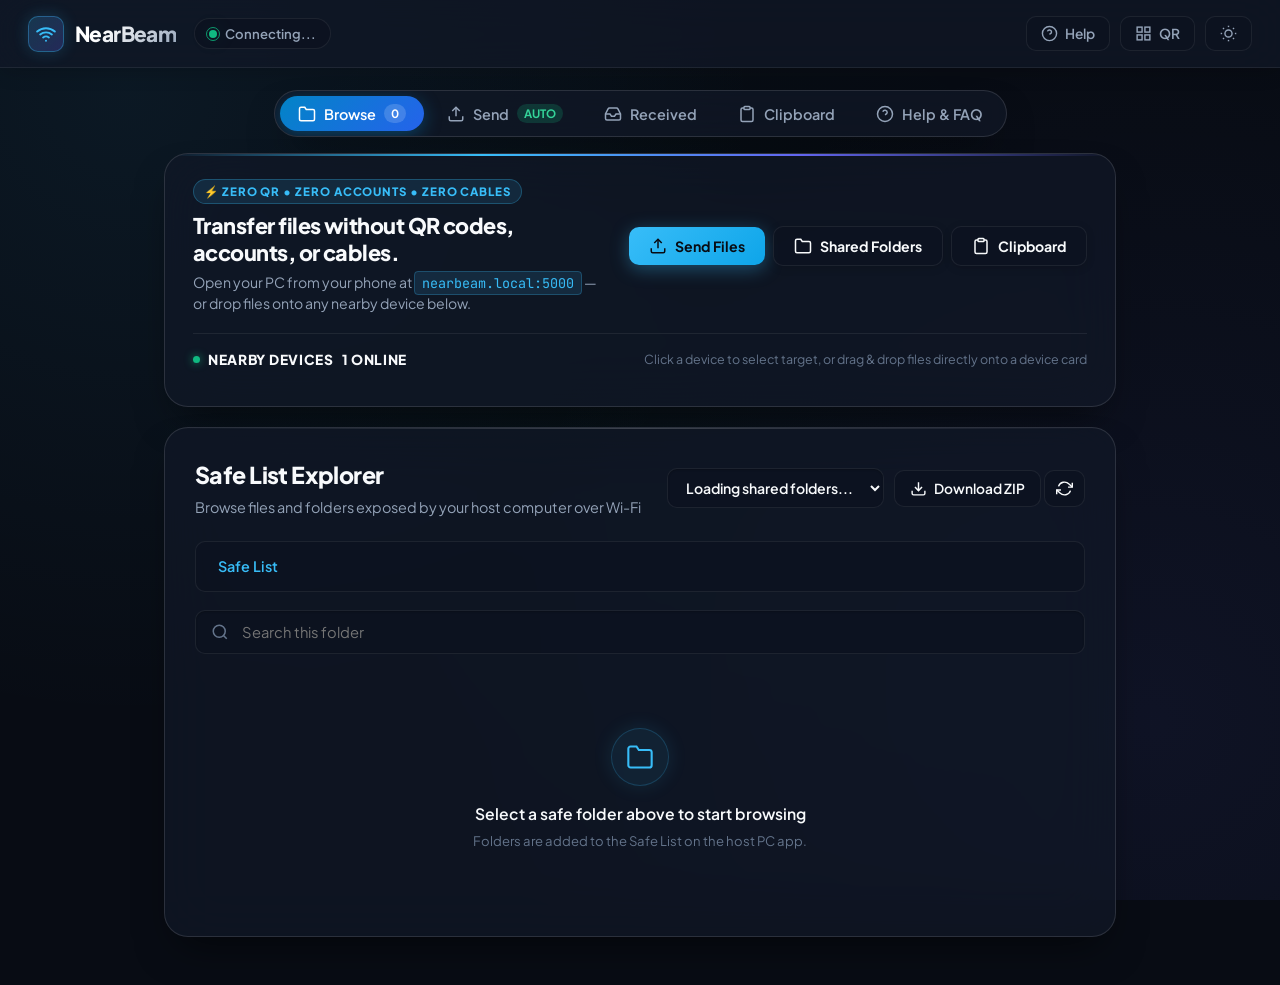
==== templates/index.html @ b27c9e4f "fix: keep settings across updates, live upload progress, phone-friendly browsing Fixes - Settings li" ====
<!DOCTYPE html>
<html lang="en">
<head>
  <meta charset="UTF-8" />
  <meta name="viewport" content="width=device-width, initial-scale=1.0, maximum-scale=1.0, user-scalable=no, viewport-fit=cover" />
  <meta name="apple-mobile-web-app-capable" content="yes" />
  <meta name="apple-mobile-web-app-status-bar-style" content="black-translucent" />
  <title>NearBeam - Local Wi-Fi File Sharing & Explorer</title>
  <link rel="icon" type="image/png" href="/static/favicon.png" />
  <link rel="apple-touch-icon" href="/static/icon-192.png" />
  <link rel="stylesheet" href="/static/css/style.css" />
  <link rel="preconnect" href="https://fonts.googleapis.com">
  <link rel="preconnect" href="https://fonts.gstatic.com" crossorigin>
  <link href="https://fonts.googleapis.com/css2?family=Plus+Jakarta+Sans:wght@400;500;600;700;800&family=JetBrains+Mono:wght@400;500&display=swap" rel="stylesheet">
</head>
<body class="theme-dark">
  <!-- Top Sticky Navbar -->
  <header class="navbar">
    <div class="nav-left">
      <div class="logo" onclick="window.location.reload()">
        <div class="logo-icon-wrap">
          <svg class="logo-icon" viewBox="0 0 24 24" fill="none" stroke="currentColor" stroke-width="2.3" stroke-linecap="round" stroke-linejoin="round">
            <path d="M5 12.55a11 11 0 0 1 14.08 0"></path>
            <path d="M1.42 9a16 16 0 0 1 21.16 0"></path>
            <path d="M8.53 16.11a6 6 0 0 1 6.95 0"></path>
            <line x1="12" y1="20" x2="12.01" y2="20"></line>
          </svg>
        </div>
        <span class="logo-text">NearBeam</span>
      </div>

      <div class="host-pill" id="hostPill" title="Click to copy connection address">
        <div class="status-dot-pulse">
          <div class="status-dot-ring"></div>
          <div class="status-dot"></div>
        </div>
        <span id="hostNameDisplay">Connecting...</span>
      </div>

      <div class="mesh-cluster-pill" id="meshClusterPill" title="Connected Hosts on Wi-Fi" style="display: none;">
        <span class="mesh-dot"></span>
        <span id="meshClusterText">1 Host</span>
      </div>
    </div>

    <div class="nav-right">
      <button class="nav-btn" id="btnFaqNav" title="Connection Help & Device FAQ">
        <svg viewBox="0 0 24 24" fill="none" stroke="currentColor" stroke-width="2">
          <circle cx="12" cy="12" r="10"></circle>
          <path d="M9.09 9a3 3 0 0 1 5.83 1c0 2-3 3-3 3"></path>
          <line x1="12" y1="17" x2="12.01" y2="17"></line>
        </svg>
        <span class="nav-btn-label">Help</span>
      </button>
      <button class="nav-btn" id="btnQrModal" title="Show Connection QR">
        <svg viewBox="0 0 24 24" fill="none" stroke="currentColor" stroke-width="2">
          <rect x="3" y="3" width="7" height="7"></rect>
          <rect x="14" y="3" width="7" height="7"></rect>
          <rect x="14" y="14" width="7" height="7"></rect>
          <rect x="3" y="14" width="7" height="7"></rect>
        </svg>
        <span class="nav-btn-label">QR</span>
      </button>
      <button class="nav-btn icon-only" id="btnThemeToggle" title="Toggle Light/Dark Theme">
        <svg id="themeIcon" viewBox="0 0 24 24" fill="none" stroke="currentColor" stroke-width="2">
          <circle cx="12" cy="12" r="5"></circle>
          <line x1="12" y1="1" x2="12" y2="3"></line>
          <line x1="12" y1="21" x2="12" y2="23"></line>
          <line x1="4.22" y1="4.22" x2="5.64" y2="5.64"></line>
          <line x1="18.36" y1="18.36" x2="19.78" y2="19.78"></line>
          <line x1="1" y1="12" x2="3" y2="12"></line>
          <line x1="21" y1="12" x2="23" y2="12"></line>
          <line x1="4.22" y1="19.78" x2="5.64" y2="18.36"></line>
          <line x1="18.36" y1="5.64" x2="19.78" y2="4.22"></line>
        </svg>
      </button>
    </div>
  </header>

  <!-- Navigation Segmented Tabs (Desktop: top pill; Mobile: bottom bar) -->
  <div class="tabs-wrapper" id="tabsWrapper">
    <nav class="tabs-nav" id="tabsNav">
      <button class="tab-btn active" data-tab="tab-safelist">
        <svg viewBox="0 0 24 24" fill="none" stroke="currentColor" stroke-width="2">
          <path d="M22 19a2 2 0 0 1-2 2H4a2 2 0 0 1-2-2V5a2 2 0 0 1 2-2h5l2 3h9a2 2 0 0 1 2 2z"></path>
        </svg>
        <span class="tab-label">Browse</span>
        <span class="tab-badge" id="badgeSafeCount">0</span>
      </button>
      <button class="tab-btn" data-tab="tab-upload">
        <svg viewBox="0 0 24 24" fill="none" stroke="currentColor" stroke-width="2">
          <path d="M21 15v4a2 2 0 0 1-2 2H5a2 2 0 0 1-2-2v-4"></path>
          <polyline points="17 8 12 3 7 8"></polyline>
          <line x1="12" y1="3" x2="12" y2="15"></line>
        </svg>
        <span class="tab-label">Send</span>
        <span class="tab-badge auto-badge" title="Auto-Save Enabled">AUTO</span>
      </button>
      <button class="tab-btn" data-tab="tab-received">
        <svg viewBox="0 0 24 24" fill="none" stroke="currentColor" stroke-width="2">
          <polyline points="22 12 16 12 14 15 10 15 8 12 2 12"></polyline>
          <path d="M5.45 5.11L2 12v6a2 2 0 0 0 2 2h16a2 2 0 0 0 2-2v-6l-3.45-6.89A2 2 0 0 0 16.76 4H7.24a2 2 0 0 0-1.79 1.11z"></path>
        </svg>
        <span class="tab-label">Received</span>
      </button>
      <button class="tab-btn" data-tab="tab-clipboard">
        <svg viewBox="0 0 24 24" fill="none" stroke="currentColor" stroke-width="2">
          <path d="M16 4h2a2 2 0 0 1 2 2v14a2 2 0 0 1-2 2H6a2 2 0 0 1-2-2V6a2 2 0 0 1 2-2h2"></path>
          <rect x="8" y="2" width="8" height="4" rx="1" ry="1"></rect>
        </svg>
        <span class="tab-label">Clipboard</span>
      </button>
      <button class="tab-btn" data-tab="tab-faq">
        <svg viewBox="0 0 24 24" fill="none" stroke="currentColor" stroke-width="2">
          <circle cx="12" cy="12" r="10"></circle>
          <path d="M9.09 9a3 3 0 0 1 5.83 1c0 2-3 3-3 3"></path>
          <line x1="12" y1="17" x2="12.01" y2="17"></line>
        </svg>
        <span class="tab-label">Help & FAQ</span>
      </button>
    </nav>
  </div>

  <!-- Global Window-Wide Drag-and-Drop Overlay (NB-04) -->
  <div class="global-drop-overlay hidden" id="globalDropOverlay">
    <div class="global-drop-box">
      <div class="global-drop-icon">⚡</div>
      <h2>Drop files or folders anywhere to beam</h2>
      <p id="globalDropTargetHint">Instant local Wi-Fi transfer • Zero cloud, zero cables</p>
    </div>
  </div>

  <!-- Main Content Container -->
  <main class="main-container">

    <!-- NEARBY DEVICES & HERO DASHBOARD (NB-01 & NB-02) -->
    <section class="nearby-dashboard-card" id="nearbyDashboardCard">
      <div class="nearby-hero-row">
        <div class="nearby-hero-text">
          <div class="hero-kicker">⚡ ZERO QR • ZERO ACCOUNTS • ZERO CABLES</div>
          <h1 class="hero-headline">Transfer files without QR codes, accounts, or cables.</h1>
          <p class="hero-subline">Open your PC from your phone at <code class="code-pill" id="heroLocalUrl">nearbeam.local:5000</code> — or drop files onto any nearby device below.</p>
        </div>
        <div class="nearby-quick-actions">
          <button class="primary-btn" id="btnHeroSendFiles" type="button">
            <svg viewBox="0 0 24 24" fill="none" stroke="currentColor" stroke-width="2">
              <path d="M21 15v4a2 2 0 0 1-2 2H5a2 2 0 0 1-2-2v-4"></path>
              <polyline points="17 8 12 3 7 8"></polyline>
              <line x1="12" y1="3" x2="12" y2="15"></line>
            </svg>
            <span>Send Files</span>
          </button>
          <button class="secondary-btn" id="btnHeroSharedFolders" type="button">
            <svg viewBox="0 0 24 24" fill="none" stroke="currentColor" stroke-width="2">
              <path d="M22 19a2 2 0 0 1-2 2H4a2 2 0 0 1-2-2V5a2 2 0 0 1 2-2h5l2 3h9a2 2 0 0 1 2 2z"></path>
            </svg>
            <span>Shared Folders</span>
          </button>
          <button class="secondary-btn" id="btnHeroClipboard" type="button">
            <svg viewBox="0 0 24 24" fill="none" stroke="currentColor" stroke-width="2">
              <path d="M16 4h2a2 2 0 0 1 2 2v14a2 2 0 0 1-2 2H6a2 2 0 0 1-2-2V6a2 2 0 0 1 2-2h2"></path>
              <rect x="8" y="2" width="8" height="4" rx="1" ry="1"></rect>
            </svg>
            <span>Clipboard</span>
          </button>
        </div>
      </div>

      <div class="nearby-devices-section">
        <div class="nearby-devices-header">
          <span class="nearby-devices-title">
            <span class="mesh-dot"></span>
            Nearby Devices
            <span class="nearby-role-tag" id="nearbyDevicesCountBadge">1 Online</span>
          </span>
          <span class="nearby-devices-hint">Click a device to select target, or drag &amp; drop files directly onto a device card</span>
        </div>
        <div class="nearby-devices-grid" id="nearbyDevicesList">
          <!-- Dynamically populated by app.js -->
        </div>
      </div>
    </section>

    <!-- TAB 1: BROWSE SAFE LIST FOLDERS -->
    <section class="tab-pane active" id="tab-safelist">
      <div class="section-card">
        <div class="safelist-header">
          <div class="safelist-title-group">
            <h2 class="section-title">Safe List Explorer</h2>
            <p class="section-desc">Browse files and folders exposed by your host computer over Wi-Fi</p>
          </div>
          <div class="safelist-actions">
            <select class="folder-selector" id="selectSafeFolder" aria-label="Select Safe Folder">
              <option value="">Loading shared folders...</option>
            </select>
            <div class="safelist-btn-group">
              <button class="action-btn" id="btnDownloadFolderZip" title="Download current folder as ZIP" aria-label="Download current folder as ZIP">
                <svg viewBox="0 0 24 24" fill="none" stroke="currentColor" stroke-width="2">
                  <path d="M21 15v4a2 2 0 0 1-2 2H5a2 2 0 0 1-2-2v-4"></path>
                  <polyline points="7 10 12 15 17 10"></polyline>
                  <line x1="12" y1="15" x2="12" y2="3"></line>
                </svg>
                <span>Download ZIP</span>
              </button>
              <button class="action-btn icon-only" id="btnRefreshSafe" title="Refresh folder">
                <svg viewBox="0 0 24 24" fill="none" stroke="currentColor" stroke-width="2">
                  <polyline points="23 4 23 10 17 10"></polyline>
                  <polyline points="1 20 1 14 7 14"></polyline>
                  <path d="M3.51 9a9 9 0 0 1 14.85-3.36L23 10M1 14l4.64 4.36A9 9 0 0 0 20.49 15"></path>
                </svg>
              </button>
            </div>
          </div>
        </div>

        <!-- Breadcrumb & Back Navigation Bar -->
        <div class="safelist-nav-bar" id="safeNavBar">
          <button class="action-btn back-btn" id="btnSafeBack" title="Go back" style="display: none;">
            <svg viewBox="0 0 24 24" fill="none" stroke="currentColor" stroke-width="2.2" stroke-linecap="round" stroke-linejoin="round">
              <line x1="19" y1="12" x2="5" y2="12"></line>
              <polyline points="12 19 5 12 12 5"></polyline>
            </svg>
            <span id="safeBackBtnLabel">Back</span>
          </button>
          <div class="breadcrumb-container" id="breadcrumbBar">
            <span class="breadcrumb-item">Safe List</span>
          </div>
        </div>

        <!-- Filter / Search Input -->
        <div class="search-bar">
          <svg class="search-icon" viewBox="0 0 24 24" fill="none" stroke="currentColor" stroke-width="2">
            <circle cx="11" cy="11" r="8"></circle>
            <line x1="21" y1="21" x2="16.65" y2="16.65"></line>
          </svg>
          <input type="text" id="safeSearchInput" placeholder="Search this folder" aria-label="Search this folder" />
        </div>

        <!-- Type filters, sort and list/grid switch (shown inside a folder) -->
        <div class="browse-toolbar" id="browseToolbar" hidden>
          <div class="type-chips" id="typeChips" role="group" aria-label="Show only"></div>
          <div class="browse-tools">
            <select class="sort-select" id="safeSortSelect" aria-label="Sort files">
              <option value="newest">Newest first</option>
              <option value="name">Name A–Z</option>
            </select>
            <div class="view-toggle" role="group" aria-label="View">
              <button type="button" class="view-btn" data-view="list" aria-label="List view" aria-pressed="true">
                <svg viewBox="0 0 24 24" fill="none" stroke="currentColor" stroke-width="2" stroke-linecap="round"><line x1="9" y1="6" x2="20" y2="6"></line><line x1="9" y1="12" x2="20" y2="12"></line><line x1="9" y1="18" x2="20" y2="18"></line><line x1="4" y1="6" x2="4.01" y2="6"></line><line x1="4" y1="12" x2="4.01" y2="12"></line><line x1="4" y1="18" x2="4.01" y2="18"></line></svg>
              </button>
              <button type="button" class="view-btn" data-view="grid" aria-label="Grid view" aria-pressed="false">
                <svg viewBox="0 0 24 24" fill="none" stroke="currentColor" stroke-width="2"><rect x="3" y="3" width="7" height="7" rx="1"></rect><rect x="14" y="3" width="7" height="7" rx="1"></rect><rect x="3" y="14" width="7" height="7" rx="1"></rect><rect x="14" y="14" width="7" height="7" rx="1"></rect></svg>
              </button>
            </div>
          </div>
        </div>

        <!-- File Items Grid / List -->
        <div class="files-container" id="safeFilesContainer">
          <div class="empty-state">
            <div class="empty-state-icon-wrap">
              <svg viewBox="0 0 24 24" fill="none" stroke="currentColor" stroke-width="1.8">
                <path d="M22 19a2 2 0 0 1-2 2H4a2 2 0 0 1-2-2V5a2 2 0 0 1 2-2h5l2 3h9a2 2 0 0 1 2 2z"></path>
              </svg>
            </div>
            <p>Select a safe folder above to start browsing</p>
            <span class="empty-state-hint">Folders are added to the Safe List on the host PC app.</span>
          </div>
        </div>
      </div>
    </section>

    <!-- TAB 2: SEND FILES TO PC (AUTO-SAVE) -->
    <section class="tab-pane" id="tab-upload">
      <div class="section-card">
        <div class="section-header-flex">
          <div>
            <h2 class="section-title">Send Files to PC</h2>
            <p class="section-desc">Files automatically save straight into your PC's folder without prompts</p>
          </div>
          <div class="badge-pill auto-pill">
            <svg width="14" height="14" viewBox="0 0 24 24" fill="none" stroke="currentColor" stroke-width="2.5">
              <polyline points="20 6 9 17 4 12"></polyline>
            </svg>
            <span>Instant Auto-Save ON</span>
          </div>
        </div>

        <!-- Destination Machine Selector (Appears when >= 1 peer node is online) -->
        <div class="mesh-destination-bar" id="meshDestinationBar" style="display: none;">
          <span class="destination-label">
            <svg viewBox="0 0 24 24" fill="none" stroke="currentColor" stroke-width="2">
              <circle cx="12" cy="12" r="10"></circle>
              <circle cx="12" cy="12" r="3"></circle>
            </svg>
            Target Host:
          </span>
          <div class="destination-pills" id="destinationPills">
            <!-- Dynamically populated e.g. [ 🖥️ PC (Primary) ] [ 💻 Laptop ] [ 🌐 All Hosts ] -->
          </div>
        </div>

        <!-- Responsive Touch & Drop Target -->
        <div class="dropzone" id="dropzone">
          <input type="file" id="mediaInput" accept="image/*,video/*" multiple style="display: none;" />
          <input type="file" id="fileInput" multiple style="display: none;" />
          <input type="file" id="folderInput" webkitdirectory directory multiple style="display: none;" />

          <div class="dropzone-icon">
            <svg viewBox="0 0 24 24" fill="none" stroke="currentColor" stroke-width="2">
              <path d="M21 15v4a2 2 0 0 1-2 2H5a2 2 0 0 1-2-2v-4"></path>
              <polyline points="17 8 12 3 7 8"></polyline>
              <line x1="12" y1="3" x2="12" y2="15"></line>
            </svg>
          </div>
          <h3 class="dropzone-title">Upload directly to PC</h3>
          <p class="dropzone-subtitle">Transferred at maximum local Wi-Fi speed (zero internet data used)</p>

          <!-- Mobile-Optimized Action Buttons -->
          <div class="dropzone-btns">
            <button class="primary-btn" id="btnSelectMedia">
              <svg viewBox="0 0 24 24" fill="none" stroke="currentColor" stroke-width="2">
                <rect x="3" y="3" width="18" height="18" rx="2" ry="2"></rect>
                <circle cx="8.5" cy="8.5" r="1.5"></circle>
                <polyline points="21 15 16 10 5 21"></polyline>
              </svg>
              <span>Photos & Videos</span>
            </button>
            <button class="secondary-btn" id="btnSelectFiles">
              <svg viewBox="0 0 24 24" fill="none" stroke="currentColor" stroke-width="2">
                <path d="M14 2H6a2 2 0 0 0-2 2v16a2 2 0 0 0 2 2h12a2 2 0 0 0 2-2V8z"></path>
                <polyline points="14 2 14 8 20 8"></polyline>
              </svg>
              <span>Browse Files</span>
            </button>
            <button class="secondary-btn" id="btnSelectFolder">
              <svg viewBox="0 0 24 24" fill="none" stroke="currentColor" stroke-width="2">
                <path d="M22 19a2 2 0 0 1-2 2H4a2 2 0 0 1-2-2V5a2 2 0 0 1 2-2h5l2 3h9a2 2 0 0 1 2 2z"></path>
              </svg>
              <span>Send a Folder</span>
            </button>
          </div>
        </div>

        <!-- Guest link: someone without NearBeam can drop files onto this PC for 24 h -->
        <div class="guest-link-row">
          <div class="guest-link-text">
            <div class="guest-link-title">Guest link</div>
            <div class="guest-link-desc">Let someone without NearBeam send you files for the next 24 hours.</div>
          </div>
          <button class="secondary-btn" id="btnCreateDropZone" type="button" title="Create a 24-hour guest drop link">
            <span>Create link</span>
          </button>
        </div>

        <!-- Active Transfer Manager Container (NB-03) -->
        <div class="transfer-manager hidden" id="transferManagerCard">
          <div class="transfer-manager-header">
            <h4 class="subheading">⚡ Active Transfers</h4>
          </div>
          <div id="activeTransfersList" class="transfers-list"></div>
        </div>

        <!-- Failed Transfers Queue (NB-03) -->
        <div class="transfer-manager failed-transfers-card hidden" id="failedTransfersCard">
          <div class="transfer-manager-header">
            <h4 class="subheading" style="color: var(--accent-rose);">⚠️ Failed Transfers</h4>
            <button class="card-action-btn" id="btnRetryAllFailed" type="button">↻ Retry All</button>
          </div>
          <div id="failedTransfersList" class="transfers-list"></div>
        </div>

        <!-- Persistent Completed Transfer History (NB-03) -->
        <div class="sent-history" id="completedHistoryCard">
          <div class="transfer-manager-header">
            <h4 class="subheading">✓ Completed Transfer History</h4>
            <button class="card-action-btn" id="btnClearHistory" type="button">Clear History</button>
          </div>
          <div id="sentList" class="sent-list">
            <div class="empty-sent">No transfers in history yet.</div>
          </div>
        </div>
      </div>
    </section>

    <!-- TAB 3: RECEIVED FILES -->
    <section class="tab-pane" id="tab-received">
      <!-- Live incoming transfers from other devices (populated over SSE) -->
      <div class="transfer-manager hidden" id="incomingTransferCard" style="margin-bottom: 16px;">
        <div class="transfer-manager-header">
          <h4 class="subheading">Incoming from other devices</h4>
        </div>
        <div id="incomingTransfersList" class="transfers-list"></div>
      </div>
      <div class="section-card">
        <div class="section-header-flex">
          <div>
            <h2 class="section-title">Received on PC</h2>
            <p class="section-desc">Auto-saving files to <code class="folder-badge" id="receivedPathDesc">Downloads/NearBeam_Received</code></p>
          </div>
          <button class="action-btn icon-only" id="btnRefreshReceived" title="Refresh list">
            <svg viewBox="0 0 24 24" fill="none" stroke="currentColor" stroke-width="2">
              <polyline points="23 4 23 10 17 10"></polyline>
              <polyline points="1 20 1 14 7 14"></polyline>
              <path d="M3.51 9a9 9 0 0 1 14.85-3.36L23 10M1 14l4.64 4.36A9 9 0 0 0 20.49 15"></path>
            </svg>
          </button>
        </div>
        <div class="files-container" id="receivedFilesContainer">
          <div class="empty-state">
            <div class="empty-state-icon-wrap">
              <svg viewBox="0 0 24 24" fill="none" stroke="currentColor" stroke-width="1.8">
                <polyline points="22 12 16 12 14 15 10 15 8 12 2 12"></polyline>
                <path d="M5.45 5.11L2 12v6a2 2 0 0 0 2 2h16a2 2 0 0 0 2-2v-6l-3.45-6.89A2 2 0 0 0 16.76 4H7.24a2 2 0 0 0-1.79 1.11z"></path>
              </svg>
            </div>
            <p>No files currently in PC's auto-save directory</p>
            <span class="empty-state-hint">Files sent from your phone or other devices will show up here automatically.</span>
          </div>
        </div>
      </div>
    </section>

    <!-- TAB 4: SHARED CLIPBOARD -->
    <section class="tab-pane" id="tab-clipboard">
      <div class="section-card">
        <div class="section-header-flex">
          <div>
            <h2 class="section-title">Shared Clipboard</h2>
            <p class="section-desc">Instantly sync text, links, screenshots (`Win+Shift+S`), and copied images across PC & phone</p>
          </div>
          <span class="timestamp-badge" id="clipboardUpdatedTime">Never synced</span>
        </div>

        <!-- Keep Syncing Checkbox Bar -->
        <div class="clipboard-sync-toggle-bar">
          <label class="clipboard-checkbox-label" for="chkKeepSyncingClipboard">
            <input type="checkbox" id="chkKeepSyncingClipboard" checked />
            <span class="custom-checkbox-box"></span>
            <span class="checkbox-text">Keep syncing clipboard automatically (Text & Screenshots)</span>
          </label>
          <span class="sync-live-status" id="syncLiveStatus">● Auto-Sync Active</span>
        </div>

        <!-- Rich Image / Screenshot Clipboard Section (NB-07) -->
        <div class="clipboard-image-section" id="clipboardImageSection">
          <div class="clipboard-image-toolbar">
            <div class="clipboard-image-hint">
              <span>🖼️ <strong>Rich Image Clipboard:</strong> Press <kbd>Ctrl+V</kbd> to paste a screenshot, take a snip on PC (<kbd>Win+Shift+S</kbd>), or select an image:</span>
            </div>
            <input type="file" id="clipboardImageInput" accept="image/*" style="display: none;" />
            <button type="button" class="secondary-btn btn-sm" id="btnUploadClipboardImage">
              <span>📷 Share Image / Screenshot</span>
            </button>
          </div>

          <div class="clipboard-image-card hidden" id="clipboardImageCard">
            <div class="clipboard-image-header">
              <span class="clipboard-image-badge" id="clipboardImageMeta">Copied Screenshot / Image</span>
              <div class="clipboard-image-actions">
                <button type="button" class="primary-btn btn-xs" id="btnCopyClipboardImage">📋 Copy Image</button>
                <a class="secondary-btn btn-xs" id="btnDownloadClipboardImage" href="/api/clipboard/image?download=1" download>⬇ Save Image</a>
                <button type="button" class="btn-cancel btn-xs" id="btnClearClipboardImage">✕ Clear</button>
              </div>
            </div>
            <div class="clipboard-image-preview-wrap">
              <img id="clipboardImagePreview" src="" alt="Shared Clipboard Image" />
            </div>
          </div>
        </div>

        <textarea class="clipboard-box" id="clipboardTextarea" placeholder="Type or paste text (or press Ctrl+V with a copied screenshot/image) to share across devices instantly..."></textarea>

        <div class="clipboard-actions">
          <button class="primary-btn" id="btnSendClipboard">
            <svg viewBox="0 0 24 24" fill="none" stroke="currentColor" stroke-width="2">
              <line x1="22" y1="2" x2="11" y2="13"></line>
              <polygon points="22 2 15 22 11 13 2 9 22 2"></polygon>
            </svg>
            <span id="btnSendClipboardLabel">Sync Now</span>
          </button>
          <button class="secondary-btn" id="btnCopyClipboard">
            <svg viewBox="0 0 24 24" fill="none" stroke="currentColor" stroke-width="2">
              <rect x="9" y="9" width="13" height="13" rx="2" ry="2"></rect>
              <path d="M5 15H4a2 2 0 0 1-2-2V4a2 2 0 0 1 2-2h9a2 2 0 0 1 2 2v1"></path>
            </svg>
            <span>Copy Text to Clipboard</span>
          </button>
        </div>
      </div>
    </section>

    <!-- TAB 5: HELP & DEVICE FAQ -->
    <section class="tab-pane" id="tab-faq">
      <div class="section-card">
        <div class="safelist-title-group">
          <h2 class="section-title">Device Connection Guide & FAQ</h2>
          <p class="section-desc">Troubleshooting tips for iPhone, Android, Mac, and Windows connecting over Wi-Fi</p>
        </div>

        <div class="faq-list">

          <!-- FAQ Item 1: HTTP vs HTTPS -->
          <div class="faq-item open">
            <div class="faq-question">
              <div class="faq-q-left">
                <span class="faq-badge badge-security">Security</span>
                <h4>Why does this link use http:// instead of https://?</h4>
              </div>
              <span class="faq-toggle">▼</span>
            </div>
            <div class="faq-answer">
              <p><strong>You are 100% safe and private.</strong> NearBeam transfers files strictly over your local home Wi-Fi network directly between your devices:</p>
              <ul class="faq-points">
                <li><strong>No Internet / Cloud Involved:</strong> Transfers never leave your home Wi-Fi router. Nobody outside your Wi-Fi can see or access your files.</li>
                <li><strong>Why No HTTPS?:</strong> Official SSL/HTTPS certificates are issued only to public internet domains (like <code>google.com</code>). They cannot be issued for private local router IPs (like <code>192.168.x.x</code>).</li>
                <li><strong>No False Warnings:</strong> Using a fake/self-signed HTTPS certificate triggers alarming red warning screens on iOS and Android (<em>"Your connection is not private / Attackers might be trying to steal info"</em>). Using clean HTTP avoids these scary false alarms.</li>
              </ul>
            </div>
          </div>

          <!-- FAQ Item 2: iPhone Chrome Stuck Loading -->
          <div class="faq-item open">
            <div class="faq-question">
              <div class="faq-q-left">
                <span class="faq-badge badge-ios">iPhone & iPad</span>
                <h4>Chrome on iPhone is stuck loading or won't open</h4>
              </div>
              <span class="faq-toggle">▼</span>
            </div>
            <div class="faq-answer">
              <p>Apple iOS restricts third-party browsers like Google Chrome from connecting to local Wi-Fi devices by default. Here is how to fix it in 5 seconds:</p>
              <div class="fix-box">
                <div class="fix-step">
                  <span class="step-num">1</span>
                  <div><strong>Enable Local Network Permission:</strong> Open iPhone <strong>Settings</strong> &rarr; scroll down to <strong>Chrome</strong> &rarr; turn <strong>Local Network ON</strong> (Green).</div>
                </div>
                <div class="fix-step">
                  <span class="step-num">2</span>
                  <div><strong>Always Include <code>http://</code>:</strong> If you type <code>192.168.1.11:5000</code>, Chrome auto-switches to <code>https://</code> which hangs. Type explicitly: <code class="code-pill">http://192.168.1.11:5000</code></div>
                </div>
                <div class="fix-step">
                  <span class="step-num">3</span>
                  <div><strong>Best Solution: Use Safari:</strong> Safari is built into iOS and doesn't suffer from Chrome's restrictions. Open Safari and go to <code class="code-pill">http://nearbeam.local:5000</code> or <code class="code-pill">http://192.168.1.11:5000</code>.</div>
                </div>
              </div>
            </div>
          </div>

          <!-- FAQ Item 3: iCloud Private Relay & VPN -->
          <div class="faq-item">
            <div class="faq-question">
              <div class="faq-q-left">
                <span class="faq-badge badge-ios">iOS / VPN</span>
                <h4>"This site cannot be reached" or Connection Timed Out</h4>
              </div>
              <span class="faq-toggle">▼</span>
            </div>
            <div class="faq-answer">
              <p>If your phone cannot reach your PC at all, check these 3 common network blockers:</p>
              <ul class="faq-points">
                <li><strong>iCloud Private Relay:</strong> On iPhone, go to <strong>Settings</strong> &rarr; tap your <strong>Name / Apple ID</strong> &rarr; <strong>iCloud</strong> &rarr; <strong>Private Relay</strong> &rarr; Turn <strong>OFF</strong> temporarily. Private Relay reroutes your traffic through Apple servers, preventing access to your local Wi-Fi.</li>
                <li><strong>VPN Apps:</strong> If you have any VPN running on your phone or PC (e.g. 1.1.1.1, NordVPN, ExpressVPN), disconnect it while transferring files.</li>
                <li><strong>Different Wi-Fi / Cellular Data:</strong> Ensure your phone is connected to the exact same Wi-Fi SSID as your PC, not mobile cellular data (5G/LTE).</li>
              </ul>
            </div>
          </div>

          <!-- FAQ Item 4: Android Tips -->
          <div class="faq-item">
            <div class="faq-question">
              <div class="faq-q-left">
                <span class="faq-badge badge-android">Android</span>
                <h4>Android phones: "Wi-Fi has no internet" prompt</h4>
              </div>
              <span class="faq-toggle">▼</span>
            </div>
            <div class="faq-answer">
              <p>If your router has no active internet connection or slow connectivity, Android may display a prompt:</p>
              <div class="fix-box">
                <p>When Android asks <em>"This Wi-Fi network has no internet access. Switch to mobile data?"</em>, always select <strong>"Stay connected to Wi-Fi"</strong>. Otherwise, Android will route all web traffic through mobile 5G/4G, which cannot reach your PC.</p>
              </div>
            </div>
          </div>

          <!-- FAQ Item 5: mDNS vs Direct IP vs Auto-Finder -->
          <div class="faq-item">
            <div class="faq-question">
              <div class="faq-q-left">
                <span class="faq-badge badge-network">Network</span>
                <h4>What address should I use to connect?</h4>
              </div>
              <span class="faq-toggle">▼</span>
            </div>
            <div class="faq-answer">
              <p>NearBeam offers 3 convenient ways to connect:</p>
              <ul class="faq-points">
                <li><strong>Permanent Address (Bookmark this!):</strong> <code class="code-pill">http://nearbeam.local:5000</code> &mdash; Even when your router changes your PC's IP address, mDNS keeps this URL working permanently on Safari, Mac, and iOS.</li>
                <li><strong>Direct IP:</strong> <code class="code-pill" id="faqDirectIpDisplay">http://192.168.1.11:5000</code> &mdash; Works on all browsers and platforms without exception.</li>
                <li><strong>Subnet Auto-Finder:</strong> Visit <code class="code-pill">/finder</code> on any connected device. It sweeps your Wi-Fi subnet in 1 second and redirects you to the PC automatically!</li>
              </ul>
            </div>
          </div>

          <!-- FAQ Item 6: Router AP Isolation -->
          <div class="faq-item">
            <div class="faq-question">
              <div class="faq-q-left">
                <span class="faq-badge badge-router">Router Settings</span>
                <h4>Devices are on the same Wi-Fi but still cannot communicate</h4>
              </div>
              <span class="faq-toggle">▼</span>
            </div>
            <div class="faq-answer">
              <p>Some Wi-Fi routers have a security feature called <strong>AP Isolation</strong> (or <em>Client Isolation</em> / <em>Guest Wi-Fi</em>):</p>
              <ul class="faq-points">
                <li><strong>Guest Wi-Fi:</strong> If your PC is on your main Wi-Fi and your phone is on "Guest Wi-Fi", the router isolates them. Connect both to the main network.</li>
                <li><strong>AP Isolation:</strong> Log in to your router's admin page (usually <code>192.168.1.1</code>) and ensure "AP Isolation" / "Client Isolation" is turned <strong>Disabled</strong>.</li>
              </ul>
            </div>
          </div>

        </div>
      </div>
    </section>
  </main>

  <!-- ZIP Download Progress Modal -->
  <div class="modal-backdrop hidden" id="zipProgressModal">
    <div class="modal-card zip-modal-card">
      <div class="modal-header">
        <h3 class="modal-title">Preparing ZIP Archive</h3>
        <button class="modal-close-btn" id="btnCloseZipModal" aria-label="Cancel ZIP">&times;</button>
      </div>
      <div class="modal-body zip-modal-body">
        <div class="zip-folder-title" id="zipModalFolderName">
          <svg viewBox="0 0 24 24" fill="none" stroke="currentColor" stroke-width="2">
            <path d="M22 19a2 2 0 0 1-2 2H4a2 2 0 0 1-2-2V5a2 2 0 0 1 2-2h5l2 3h9a2 2 0 0 1 2 2z"></path>
          </svg>
          <span id="zipModalFolderText">Folder</span>
        </div>

        <!-- SVG Circular Progress Indicator -->
        <div class="zip-circle-wrap">
          <svg class="progress-ring" width="130" height="130" viewBox="0 0 130 130">
            <circle
              class="progress-ring-track"
              stroke-width="8"
              fill="transparent"
              r="52"
              cx="65"
              cy="65"
            />
            <circle
              class="progress-ring-circle"
              id="zipProgressCircle"
              stroke-width="8"
              stroke-linecap="round"
              fill="transparent"
              r="52"
              cx="65"
              cy="65"
              style="stroke-dasharray: 326.7; stroke-dashoffset: 326.7;"
            />
          </svg>
          <div class="zip-circle-inner">
            <span class="zip-percent-label" id="zipPercentLabel">0%</span>
            <span class="zip-status-badge" id="zipStatusBadge">Packaging</span>
          </div>
        </div>

        <div class="zip-file-status" id="zipCurrentFile">Analyzing folder contents...</div>
        <div class="zip-stats-row">
          <span class="zip-stat" id="zipFilesCount">0 / 0 files</span>
          <span class="zip-stat-dot">&bull;</span>
          <span class="zip-stat" id="zipBytesCount">0 B / 0 B</span>
        </div>
      </div>
      <div class="modal-footer zip-modal-footer">
        <button class="secondary-btn" id="btnCancelZip">
          <svg viewBox="0 0 24 24" fill="none" stroke="currentColor" stroke-width="2">
            <line x1="18" y1="6" x2="6" y2="18"></line>
            <line x1="6" y1="6" x2="18" y2="18"></line>
          </svg>
          <span id="btnCancelZipLabel">Cancel</span>
        </button>
      </div>
    </div>
  </div>

  <!-- Media Preview Modal -->
  <div class="modal-backdrop hidden" id="previewModal">
    <div class="modal-card">
      <div class="modal-header">
        <h3 class="modal-title" id="previewModalTitle">File Preview</h3>
        <button class="modal-close-btn" id="btnClosePreview" aria-label="Close Preview">&times;</button>
      </div>
      <div class="modal-body" id="previewModalBody">
        <!-- Injected dynamically: img, video, audio, or pre/code -->
      </div>
      <div class="modal-footer">
        <a class="primary-btn" id="btnModalDownload" download>
          <svg viewBox="0 0 24 24" fill="none" stroke="currentColor" stroke-width="2">
            <path d="M21 15v4a2 2 0 0 1-2 2H5a2 2 0 0 1-2-2v-4"></path>
            <polyline points="7 10 12 15 17 10"></polyline>
            <line x1="12" y1="15" x2="12" y2="3"></line>
          </svg>
          <span>Download File</span>
        </a>
      </div>
    </div>
  </div>

  <!-- QR Code Modal -->
  <div class="modal-backdrop hidden" id="qrModal">
    <div class="modal-card qr-modal-card">
      <div class="modal-header">
        <h3 class="modal-title">Connection Info</h3>
        <button class="modal-close-btn" id="btnCloseQr" aria-label="Close QR">&times;</button>
      </div>
      <div class="modal-body qr-body">
        <p class="qr-notice">Permanent local address (auto-updates when IP changes):</p>
        <div class="url-badge" id="qrUrlText">http://nearbeam.local:5000</div>
        <div class="qr-img-wrap">
          <img id="qrImage" src="/api/qr" alt="Connection QR Code" />
        </div>
        <p class="qr-subhint">Scan with iPhone Camera or visit on your phone's browser.</p>
      </div>
    </div>
  </div>

  <!-- Toast Notification Container -->
  <div class="toast-container" id="toastContainer"></div>

  <script src="/static/js/app.js"></script>
</body>
</html>
---- static/css/style.css ----
/* ==========================================================================
   LANDrop - Ultra-Modern Glassmorphism Design System (2026 Edition)
   ========================================================================== */

@import url('https://fonts.googleapis.com/css2?family=Plus+Jakarta+Sans:wght@400;500;600;700;800&family=JetBrains+Mono:wght@400;500&display=swap');

:root {
  /* Dark Theme Palette (Default) */
  --bg-base: #080c14;
  --bg-gradient: radial-gradient(circle at 10% 10%, rgba(56, 189, 248, 0.07) 0%, transparent 45%),
                 radial-gradient(circle at 90% 80%, rgba(99, 102, 241, 0.08) 0%, transparent 50%),
                 radial-gradient(circle at 50% 50%, rgba(16, 185, 129, 0.03) 0%, transparent 65%),
                 #080c14;

  --surface-1: rgba(17, 24, 39, 0.72);
  --surface-2: rgba(26, 36, 58, 0.65);
  --surface-3: rgba(36, 49, 79, 0.7);
  --surface-input: rgba(13, 19, 32, 0.85);

  --border-subtle: rgba(255, 255, 255, 0.07);
  --border-hover: rgba(56, 189, 248, 0.35);
  --border-active: #38bdf8;
  --border-glass: rgba(255, 255, 255, 0.12);

  --text-main: #f8fafc;
  --text-muted: #94a3b8;
  --text-dim: #64748b;

  --accent-cyan: #38bdf8;
  --accent-blue: #0ea5e9;
  --accent-indigo: #6366f1;
  --accent-emerald: #10b981;
  --accent-amber: #f59e0b;
  --accent-rose: #f43f5e;
  --accent-purple: #a855f7;

  --glow-cyan: 0 0 24px rgba(56, 189, 248, 0.25);
  --glow-emerald: 0 0 20px rgba(16, 185, 129, 0.25);
  --glow-card: 0 20px 40px -15px rgba(0, 0, 0, 0.6);

  --radius-xs: 6px;
  --radius-sm: 10px;
  --radius-md: 16px;
  --radius-lg: 24px;
  --radius-full: 9999px;

  --font-main: 'Plus Jakarta Sans', -apple-system, BlinkMacSystemFont, 'Segoe UI', Roboto, sans-serif;
  --font-mono: 'JetBrains Mono', monospace;

  --transition-fast: 0.16s cubic-bezier(0.4, 0, 0.2, 1);
  --transition-normal: 0.26s cubic-bezier(0.16, 1, 0.3, 1);
}

body.theme-light {
  --bg-base: #f8fafc;
  --bg-gradient: radial-gradient(circle at 10% 10%, rgba(2, 132, 199, 0.05) 0%, transparent 40%),
                 radial-gradient(circle at 90% 85%, rgba(99, 102, 241, 0.05) 0%, transparent 50%),
                 #f8fafc;

  --surface-1: rgba(255, 255, 255, 0.88);
  --surface-2: rgba(241, 245, 249, 0.95);
  --surface-3: #e2e8f0;
  --surface-input: #ffffff;

  --border-subtle: rgba(0, 0, 0, 0.07);
  --border-hover: rgba(2, 132, 199, 0.35);
  --border-glass: rgba(0, 0, 0, 0.1);

  --text-main: #0f172a;
  --text-muted: #475569;
  --text-dim: #94a3b8;

  --glow-cyan: 0 4px 16px rgba(2, 132, 199, 0.15);
  --glow-card: 0 16px 32px -10px rgba(0, 0, 0, 0.07);
}

/* Base Resets */
*, *::before, *::after {
  box-sizing: border-box;
  margin: 0;
  padding: 0;
  -webkit-tap-highlight-color: transparent;
}

body {
  font-family: var(--font-main);
  background: var(--bg-gradient);
  background-attachment: fixed;
  color: var(--text-main);
  min-height: 100vh;
  display: flex;
  flex-direction: column;
  line-height: 1.5;
  -webkit-font-smoothing: antialiased;
  -moz-osx-font-smoothing: grayscale;
  overflow-x: hidden;
}

/* Custom Scrollbar */
::-webkit-scrollbar {
  width: 7px;
  height: 7px;
}
::-webkit-scrollbar-track {
  background: transparent;
}
::-webkit-scrollbar-thumb {
  background: rgba(255, 255, 255, 0.12);
  border-radius: var(--radius-full);
}
::-webkit-scrollbar-thumb:hover {
  background: rgba(255, 255, 255, 0.22);
}

/* Header & Navbar */
.navbar {
  height: 68px;
  background: var(--surface-1);
  backdrop-filter: blur(24px);
  -webkit-backdrop-filter: blur(24px);
  border-bottom: 1px solid var(--border-subtle);
  display: flex;
  align-items: center;
  justify-content: space-between;
  padding: 0 28px;
  position: sticky;
  top: 0;
  z-index: 60;
  box-shadow: 0 4px 20px -2px rgba(0, 0, 0, 0.2);
}

.nav-left {
  display: flex;
  align-items: center;
  gap: 18px;
}

.logo {
  display: flex;
  align-items: center;
  gap: 11px;
  text-decoration: none;
  cursor: pointer;
}

.logo-icon-wrap {
  width: 36px;
  height: 36px;
  background: linear-gradient(135deg, rgba(56, 189, 248, 0.2), rgba(99, 102, 241, 0.25));
  border: 1px solid rgba(56, 189, 248, 0.35);
  border-radius: var(--radius-sm);
  display: flex;
  align-items: center;
  justify-content: center;
  box-shadow: 0 0 16px rgba(56, 189, 248, 0.2);
}

.logo-icon {
  width: 20px;
  height: 20px;
  color: var(--accent-cyan);
}

.logo-text {
  font-size: 1.3rem;
  font-weight: 800;
  letter-spacing: -0.03em;
  background: linear-gradient(135deg, #ffffff 30%, #94a3b8 100%);
  -webkit-background-clip: text;
  -webkit-text-fill-color: transparent;
}

body.theme-light .logo-text {
  background: linear-gradient(135deg, #0f172a 30%, #334155 100%);
  -webkit-background-clip: text;
  -webkit-text-fill-color: transparent;
}

.host-pill {
  display: inline-flex;
  align-items: center;
  gap: 8px;
  background: var(--surface-input);
  border: 1px solid var(--border-subtle);
  padding: 5px 14px;
  border-radius: var(--radius-full);
  font-size: 0.82rem;
  font-weight: 600;
  color: var(--text-muted);
  cursor: pointer;
  transition: var(--transition-fast);
}

.host-pill:hover {
  border-color: var(--border-hover);
  color: var(--text-main);
  background: var(--surface-2);
}

.status-dot-pulse {
  position: relative;
  width: 8px;
  height: 8px;
}

.status-dot {
  position: absolute;
  inset: 0;
  background-color: var(--accent-emerald);
  border-radius: 50%;
  box-shadow: var(--glow-emerald);
}

.status-dot-ring {
  position: absolute;
  inset: -3px;
  border: 1.5px solid var(--accent-emerald);
  border-radius: 50%;
  opacity: 0.8;
  animation: pulse-ring 2.2s cubic-bezier(0.2, 0, 0.2, 1) infinite;
}

@keyframes pulse-ring {
  0% { transform: scale(0.7); opacity: 0.9; }
  100% { transform: scale(2.2); opacity: 0; }
}

.nav-right {
  display: flex;
  align-items: center;
  gap: 10px;
}

.nav-btn {
  background: var(--surface-input);
  border: 1px solid var(--border-subtle);
  color: var(--text-muted);
  padding: 8px 14px;
  border-radius: var(--radius-sm);
  display: flex;
  align-items: center;
  gap: 7px;
  cursor: pointer;
  font-size: 0.86rem;
  font-weight: 600;
  font-family: inherit;
  transition: var(--transition-fast);
}

.nav-btn svg {
  width: 17px;
  height: 17px;
}

.nav-btn:hover {
  background: var(--surface-2);
  border-color: var(--border-hover);
  color: var(--text-main);
  transform: translateY(-1px);
}

/* Floating Segmented Tabs */
.tabs-wrapper {
  max-width: 1000px;
  width: 100%;
  margin: 22px auto 0;
  padding: 0 24px;
  display: flex;
  justify-content: center;
}

.tabs-nav {
  display: inline-flex;
  gap: 5px;
  background: var(--surface-1);
  backdrop-filter: blur(24px);
  -webkit-backdrop-filter: blur(24px);
  border: 1px solid var(--border-glass);
  padding: 5px;
  border-radius: var(--radius-full);
  overflow-x: auto;
  scrollbar-width: none;
  box-shadow: var(--glow-card);
}

.tabs-nav::-webkit-scrollbar {
  display: none;
}

.tab-btn {
  background: transparent;
  border: none;
  color: var(--text-muted);
  padding: 8px 18px;
  border-radius: var(--radius-full);
  font-size: 0.9rem;
  font-weight: 600;
  font-family: inherit;
  display: inline-flex;
  align-items: center;
  gap: 8px;
  cursor: pointer;
  white-space: nowrap;
  transition: var(--transition-normal);
  position: relative;
}

.tab-btn svg {
  width: 18px;
  height: 18px;
  transition: transform var(--transition-fast);
}

.tab-btn:hover {
  color: var(--text-main);
  background: var(--surface-2);
}

.tab-btn:hover svg {
  transform: scale(1.1);
}

.tab-btn.active {
  background: linear-gradient(135deg, #0284c7, #2563eb);
  color: #ffffff;
  box-shadow: 0 4px 18px rgba(2, 132, 199, 0.4);
}

.tab-badge {
  background: rgba(255, 255, 255, 0.16);
  font-size: 0.72rem;
  padding: 2px 7px;
  border-radius: var(--radius-full);
  font-weight: 700;
}

.tab-badge.auto-badge {
  background: rgba(16, 185, 129, 0.2);
  color: #34d399;
}

.tab-btn.active .tab-badge.auto-badge {
  background: rgba(255, 255, 255, 0.25);
  color: #ffffff;
}

/* Main Container */
.main-container {
  max-width: 1000px;
  width: 100%;
  margin: 0 auto;
  padding: 16px 24px 48px;
  flex: 1;
}

.tab-pane {
  display: none;
  animation: tabFadeIn 0.28s cubic-bezier(0.16, 1, 0.3, 1);
}

.tab-pane.active {
  display: block;
}

@keyframes tabFadeIn {
  from { opacity: 0; transform: translateY(10px); }
  to { opacity: 1; transform: translateY(0); }
}

/* Modern Card Container */
.section-card {
  background: var(--surface-1);
  backdrop-filter: blur(28px);
  -webkit-backdrop-filter: blur(28px);
  border: 1px solid var(--border-glass);
  border-radius: var(--radius-lg);
  padding: 30px;
  box-shadow: var(--glow-card);
  position: relative;
  overflow: hidden;
}

.section-card::before {
  content: "";
  position: absolute;
  top: 0;
  left: 0;
  right: 0;
  height: 1px;
  background: linear-gradient(90deg, transparent, rgba(255, 255, 255, 0.2), transparent);
}

.section-title {
  font-size: 1.45rem;
  font-weight: 800;
  letter-spacing: -0.025em;
  color: var(--text-main);
}

.section-desc {
  color: var(--text-muted);
  font-size: 0.9rem;
  margin-top: 4px;
}

.section-header-flex {
  display: flex;
  justify-content: space-between;
  align-items: center;
  margin-bottom: 24px;
}

.badge-pill,
.auto-pill {
  display: inline-flex;
  align-items: center;
  gap: 6px;
  background: rgba(16, 185, 129, 0.12);
  border: 1px solid rgba(16, 185, 129, 0.35);
  color: #34d399;
  padding: 5px 12px;
  border-radius: 9999px;
  font-size: 0.78rem;
  font-weight: 700;
  letter-spacing: 0.02em;
  white-space: nowrap;
}

.badge-pill svg,
.auto-pill svg {
  width: 14px;
  height: 14px;
  max-width: 14px;
  max-height: 14px;
  flex-shrink: 0;
  stroke: #34d399;
}


/* Safe List Toolbar */
.safelist-header {
  display: flex;
  flex-wrap: wrap;
  justify-content: space-between;
  align-items: center;
  gap: 18px;
  margin-bottom: 22px;
}

.safelist-actions {
  display: flex;
  align-items: center;
  gap: 10px;
  flex-wrap: wrap;
}

.folder-selector {
  background: var(--surface-input);
  border: 1px solid var(--border-subtle);
  color: var(--text-main);
  padding: 9px 14px;
  border-radius: var(--radius-sm);
  font-size: 0.88rem;
  font-family: inherit;
  font-weight: 600;
  cursor: pointer;
  outline: none;
  max-width: 280px;
  text-overflow: ellipsis;
  white-space: nowrap;
  transition: var(--transition-fast);
  box-shadow: inset 0 1px 2px rgba(0, 0, 0, 0.2);
}

.folder-selector:focus {
  border-color: var(--accent-cyan);
  box-shadow: 0 0 0 3px rgba(56, 189, 248, 0.15);
}

.action-btn {
  background: var(--surface-input);
  border: 1px solid var(--border-subtle);
  color: var(--text-main);
  padding: 9px 15px;
  border-radius: var(--radius-sm);
  display: inline-flex;
  align-items: center;
  gap: 7px;
  cursor: pointer;
  font-size: 0.86rem;
  font-weight: 600;
  font-family: inherit;
  white-space: nowrap;
  transition: var(--transition-fast);
}

.action-btn svg {
  width: 17px;
  height: 17px;
}

.action-btn:hover {
  background: var(--surface-2);
  border-color: var(--border-hover);
  color: var(--accent-cyan);
  transform: translateY(-1px);
}

.action-btn.icon-only {
  padding: 9px 11px;
}

/* Safe List Navigation Bar & Breadcrumbs */
.safelist-nav-bar {
  display: flex;
  align-items: center;
  gap: 10px;
  margin-bottom: 18px;
}

.safelist-nav-bar .back-btn {
  background: var(--surface-input);
  border: 1px solid rgba(56, 189, 248, 0.35);
  color: var(--accent-cyan);
  padding: 10px 16px;
  border-radius: var(--radius-sm);
  font-weight: 700;
  display: inline-flex;
  align-items: center;
  gap: 8px;
  cursor: pointer;
  white-space: nowrap;
  font-size: 0.88rem;
  font-family: inherit;
  transition: var(--transition-fast);
  flex-shrink: 0;
  box-shadow: 0 2px 8px rgba(0, 0, 0, 0.2);
}

.safelist-nav-bar .back-btn:hover {
  background: rgba(56, 189, 248, 0.15);
  border-color: var(--accent-cyan);
  color: #ffffff;
  transform: translateX(-2px);
  box-shadow: 0 4px 14px rgba(56, 189, 248, 0.25);
}

.safelist-nav-bar .back-btn svg {
  width: 17px;
  height: 17px;
  transition: transform var(--transition-fast);
}

.safelist-nav-bar .back-btn:hover svg {
  transform: translateX(-2px);
}

.safelist-nav-bar .breadcrumb-container {
  flex: 1;
  margin-bottom: 0;
}

/* Breadcrumb Navigation */
.breadcrumb-container {
  display: flex;
  align-items: center;
  gap: 6px;
  padding: 11px 16px;
  background: var(--surface-input);
  border-radius: var(--radius-sm);
  border: 1px solid var(--border-subtle);
  overflow-x: auto;
  font-size: 0.9rem;
  white-space: nowrap;
}

.breadcrumb-item {
  color: var(--accent-cyan);
  cursor: pointer;
  font-weight: 600;
  display: inline-flex;
  align-items: center;
  gap: 5px;
  padding: 3px 6px;
  border-radius: var(--radius-xs);
  transition: var(--transition-fast);
}

.breadcrumb-item:hover {
  background: rgba(56, 189, 248, 0.12);
}

.breadcrumb-item.active {
  color: var(--text-main);
  cursor: default;
  font-weight: 700;
  background: transparent;
}

.breadcrumb-separator {
  color: var(--text-dim);
  font-size: 0.85rem;
  opacity: 0.6;
}

/* Search Bar & Filter Chips */
.search-bar {
  position: relative;
  margin-bottom: 18px;
}

.search-icon {
  position: absolute;
  left: 16px;
  top: 50%;
  transform: translateY(-50%);
  width: 18px;
  height: 18px;
  color: var(--text-dim);
}

.search-bar input {
  width: 100%;
  background: var(--surface-input);
  border: 1px solid var(--border-subtle);
  color: var(--text-main);
  padding: 12px 16px 12px 46px;
  border-radius: var(--radius-sm);
  font-size: 0.92rem;
  outline: none;
  font-family: inherit;
  transition: var(--transition-fast);
  box-shadow: inset 0 1px 2px rgba(0, 0, 0, 0.2);
}

.search-bar input:focus {
  border-color: var(--accent-cyan);
  box-shadow: 0 0 0 3px rgba(56, 189, 248, 0.15);
}

/* Files Grid View */
.files-container {
  display: grid;
  grid-template-columns: repeat(auto-fill, minmax(240px, 1fr));
  gap: 16px;
  margin-top: 14px;
}

/* Empty State (Centered across all grid columns) */
.empty-state {
  grid-column: 1 / -1;
  width: 100%;
  display: flex;
  flex-direction: column;
  align-items: center;
  justify-content: center;
  padding: 56px 20px;
  text-align: center;
  margin: 0 auto;
}

.empty-state-icon-wrap {
  width: 58px;
  height: 58px;
  border-radius: 50%;
  background: rgba(56, 189, 248, 0.08);
  border: 1px solid rgba(56, 189, 248, 0.2);
  display: flex;
  align-items: center;
  justify-content: center;
  margin: 0 auto 16px;
  color: var(--accent-cyan);
  box-shadow: 0 0 20px rgba(56, 189, 248, 0.12);
}

.empty-state svg {
  width: 28px;
  height: 28px;
  stroke: var(--accent-cyan);
}

.empty-state p {
  font-size: 0.98rem;
  font-weight: 600;
  color: var(--text-main);
  max-width: 460px;
  line-height: 1.5;
  margin: 0 auto 6px;
  text-align: center;
}

.empty-state-hint {
  font-size: 0.82rem;
  color: var(--text-dim);
  max-width: 400px;
  line-height: 1.4;
  margin: 0 auto;
}

.folder-badge {
  background: rgba(255, 255, 255, 0.05);
  border: 1px solid rgba(255, 255, 255, 0.1);
  padding: 3px 8px;
  border-radius: 6px;
  font-family: var(--font-mono);
  font-size: 0.82rem;
  color: var(--accent-cyan);
  word-break: break-all;
}

.file-card {
  background: var(--surface-input);
  border: 1px solid var(--border-subtle);
  border-radius: var(--radius-md);
  padding: 16px;
  display: flex;
  flex-direction: column;
  justify-content: space-between;
  cursor: pointer;
  transition: var(--transition-normal);
  position: relative;
  box-shadow: 0 4px 12px rgba(0, 0, 0, 0.15);
}

.file-card:hover {
  border-color: var(--border-hover);
  background: var(--surface-2);
  transform: translateY(-3px);
  box-shadow: 0 12px 28px -6px rgba(0, 0, 0, 0.35);
}

/* Parent Directory Card */
.file-card.parent-dir-card {
  border: 1.5px dashed rgba(56, 189, 248, 0.4);
  background: rgba(56, 189, 248, 0.04);
}

.file-card.parent-dir-card:hover {
  border-color: var(--accent-cyan);
  background: rgba(56, 189, 248, 0.12);
  box-shadow: 0 8px 24px -4px rgba(56, 189, 248, 0.25);
}

.file-card.parent-dir-card .file-icon {
  background: rgba(56, 189, 248, 0.18);
  color: var(--accent-cyan);
  border: 1px solid rgba(56, 189, 248, 0.4);
}

.file-card.parent-dir-card .file-name {
  color: var(--accent-cyan);
  font-weight: 700;
}

/* Safe List Overview Root Folder Card */
.file-card.safelist-root-folder {
  border-left: 3px solid var(--accent-cyan);
}

.file-card-top {
  display: flex;
  align-items: flex-start;
  gap: 12px;
}

.file-icon {
  width: 36px;
  height: 36px;
  border-radius: var(--radius-sm);
  display: flex;
  align-items: center;
  justify-content: center;
  flex-shrink: 0;
  box-shadow: 0 4px 12px rgba(0, 0, 0, 0.15);
}

.file-icon svg {
  width: 19px;
  height: 19px;
}

/* Rich Icon Color Categories */
.file-icon.folder   { background: linear-gradient(135deg, rgba(245, 158, 11, 0.2), rgba(217, 119, 6, 0.35)); color: #fbbf24; border: 1px solid rgba(245, 158, 11, 0.3); }
.file-icon.image    { background: linear-gradient(135deg, rgba(16, 185, 129, 0.2), rgba(5, 150, 105, 0.35)); color: #34d399; border: 1px solid rgba(16, 185, 129, 0.3); }
.file-icon.video    { background: linear-gradient(135deg, rgba(244, 63, 94, 0.2), rgba(225, 29, 72, 0.35)); color: #fb7185; border: 1px solid rgba(244, 63, 94, 0.3); }
.file-icon.audio    { background: linear-gradient(135deg, rgba(168, 85, 247, 0.2), rgba(147, 51, 234, 0.35)); color: #c084fc; border: 1px solid rgba(168, 85, 247, 0.3); }
.file-icon.document { background: linear-gradient(135deg, rgba(56, 189, 248, 0.2), rgba(2, 132, 199, 0.35)); color: #38bdf8; border: 1px solid rgba(56, 189, 248, 0.3); }
.file-icon.archive  { background: linear-gradient(135deg, rgba(234, 179, 8, 0.2), rgba(202, 138, 4, 0.35)); color: #facc15; border: 1px solid rgba(234, 179, 8, 0.3); }
.file-icon.code     { background: linear-gradient(135deg, rgba(99, 102, 241, 0.2), rgba(79, 70, 229, 0.35)); color: #818cf8; border: 1px solid rgba(99, 102, 241, 0.3); }
.file-icon.file     { background: linear-gradient(135deg, rgba(148, 163, 184, 0.2), rgba(100, 116, 139, 0.35)); color: #cbd5e1; border: 1px solid rgba(148, 163, 184, 0.3); }

.file-details {
  overflow: hidden;
  flex: 1;
}

.file-name {
  font-size: 0.88rem;
  font-weight: 700;
  color: var(--text-main);
  white-space: nowrap;
  overflow: hidden;
  text-overflow: ellipsis;
  margin-bottom: 2px;
}

.file-meta {
  font-size: 0.76rem;
  color: var(--text-dim);
  font-weight: 500;
}

.file-card-actions {
  display: flex;
  align-items: center;
  justify-content: flex-end;
  gap: 6px;
  margin-top: 12px;
  border-top: 1px solid var(--border-subtle);
  padding-top: 8px;
}

.card-action-btn {
  background: var(--surface-input);
  border: 1px solid var(--border-subtle);
  color: var(--text-muted);
  cursor: pointer;
  padding: 5px 9px;
  border-radius: var(--radius-xs);
  display: inline-flex;
  align-items: center;
  gap: 5px;
  font-size: 0.76rem;
  font-weight: 700;
  font-family: inherit;
  white-space: nowrap;
  transition: var(--transition-fast);
}

.card-action-btn svg {
  width: 13px;
  height: 13px;
}

.card-action-btn:hover {
  background: var(--surface-3);
  border-color: var(--border-hover);
  color: var(--accent-cyan);
}

/* Auto-Save Notice Pill */
.autosave-notice {
  display: flex;
  align-items: center;
  gap: 12px;
  background: linear-gradient(90deg, rgba(16, 185, 129, 0.12), rgba(56, 189, 248, 0.08));
  border: 1px solid rgba(16, 185, 129, 0.3);
  padding: 12px 18px;
  border-radius: var(--radius-md);
  margin-bottom: 20px;
  box-shadow: 0 4px 18px rgba(16, 185, 129, 0.08);
}

.notice-icon {
  width: 28px;
  height: 28px;
  background: var(--accent-emerald);
  color: #064e3b;
  border-radius: 50%;
  display: flex;
  align-items: center;
  justify-content: center;
  font-weight: 800;
  font-size: 1rem;
  flex-shrink: 0;
  box-shadow: var(--glow-emerald);
}

.autosave-notice strong {
  color: #34d399;
  font-size: 0.94rem;
  font-weight: 700;
}

.autosave-notice p {
  color: var(--text-muted);
  font-size: 0.83rem;
}

/* Dropzone (Hyper-Modern) */
.dropzone {
  border: 2px dashed rgba(56, 189, 248, 0.25);
  border-radius: var(--radius-lg);
  padding: 34px 20px;
  text-align: center;
  background: radial-gradient(circle at 50% 30%, rgba(56, 189, 248, 0.04) 0%, rgba(13, 19, 32, 0.6) 80%);
  cursor: pointer;
  transition: var(--transition-normal);
  position: relative;
  overflow: hidden;
}

.dropzone:hover {
  border-color: rgba(56, 189, 248, 0.5);
  background: radial-gradient(circle at 50% 30%, rgba(56, 189, 248, 0.08) 0%, rgba(13, 19, 32, 0.7) 80%);
}

.dropzone.drag-over {
  border-color: var(--accent-cyan);
  background: rgba(56, 189, 248, 0.12);
  transform: scale(1.01);
  box-shadow: var(--glow-cyan);
}

.dropzone-icon {
  width: 48px;
  height: 48px;
  margin: 0 auto 14px;
  color: var(--accent-cyan);
  background: linear-gradient(135deg, rgba(56, 189, 248, 0.15), rgba(99, 102, 241, 0.2));
  border: 1px solid rgba(56, 189, 248, 0.3);
  border-radius: 50%;
  display: flex;
  align-items: center;
  justify-content: center;
  box-shadow: 0 0 20px rgba(56, 189, 248, 0.18);
  animation: floatIcon 3s ease-in-out infinite;
}

@keyframes floatIcon {
  0%, 100% { transform: translateY(0); }
  50% { transform: translateY(-4px); }
}

.dropzone-icon svg {
  width: 22px;
  height: 22px;
}

.dropzone-title {
  font-size: 1.15rem;
  font-weight: 800;
  letter-spacing: -0.02em;
  margin-bottom: 4px;
}

.dropzone-subtitle {
  color: var(--text-muted);
  font-size: 0.86rem;
  margin-bottom: 20px;
}

.dropzone-btns {
  display: flex;
  justify-content: center;
  gap: 12px;
  flex-wrap: wrap;
}

.primary-btn, .secondary-btn {
  padding: 10px 20px;
  border-radius: var(--radius-sm);
  font-size: 0.88rem;
  font-weight: 700;
  font-family: inherit;
  display: inline-flex;
  align-items: center;
  gap: 8px;
  cursor: pointer;
  border: none;
  text-decoration: none;
  white-space: nowrap;
  transition: var(--transition-fast);
}

.primary-btn {
  background: linear-gradient(135deg, #38bdf8, #0ea5e9);
  color: #080c14;
  box-shadow: 0 4px 18px rgba(56, 189, 248, 0.35);
}

.primary-btn:hover {
  background: linear-gradient(135deg, #7dd3fc, #38bdf8);
  box-shadow: 0 6px 24px rgba(56, 189, 248, 0.5);
  transform: translateY(-2px);
}

.secondary-btn {
  background: var(--surface-input);
  color: var(--text-main);
  border: 1px solid var(--border-subtle);
  box-shadow: 0 2px 8px rgba(0, 0, 0, 0.15);
}

.secondary-btn:hover {
  background: var(--surface-2);
  border-color: var(--border-hover);
  transform: translateY(-2px);
}

.primary-btn svg, .secondary-btn svg {
  width: 18px;
  height: 18px;
}

/* Progress Card */
.progress-card {
  margin-top: 28px;
  background: var(--surface-input);
  border: 1px solid var(--border-glass);
  border-radius: var(--radius-md);
  padding: 22px;
  box-shadow: var(--glow-card);
  animation: tabFadeIn 0.25s ease;
}

.progress-header {
  display: flex;
  justify-content: space-between;
  align-items: center;
  margin-bottom: 12px;
}

.progress-filename {
  font-weight: 700;
  font-size: 1rem;
}

.progress-speed {
  font-size: 0.82rem;
  color: var(--accent-cyan);
  font-weight: 700;
  margin-top: 2px;
}

.progress-pct {
  font-weight: 800;
  font-size: 1.25rem;
  color: var(--accent-cyan);
}

.progress-bar-bg {
  height: 12px;
  background: rgba(255, 255, 255, 0.08);
  border-radius: var(--radius-full);
  overflow: hidden;
  margin-bottom: 10px;
  box-shadow: inset 0 2px 4px rgba(0, 0, 0, 0.3);
}

.progress-bar-fill {
  height: 100%;
  width: 0%;
  background: linear-gradient(90deg, #38bdf8, #6366f1, #a855f7);
  border-radius: var(--radius-full);
  transition: width 0.15s ease;
  position: relative;
}

.progress-bar-fill::after {
  content: "";
  position: absolute;
  inset: 0;
  background: linear-gradient(90deg, transparent, rgba(255, 255, 255, 0.4), transparent);
  animation: shimmer 1.5s infinite;
}

@keyframes shimmer {
  0% { transform: translateX(-100%); }
  100% { transform: translateX(100%); }
}

.progress-meta {
  display: flex;
  justify-content: space-between;
  font-size: 0.82rem;
  color: var(--text-dim);
  font-weight: 600;
}

/* Sent History List */
.sent-history {
  margin-top: 32px;
}

.subheading {
  font-size: 1rem;
  font-weight: 700;
  margin-bottom: 14px;
  color: var(--text-muted);
}

.sent-list {
  display: flex;
  flex-direction: column;
  gap: 10px;
}

.sent-item {
  background: var(--surface-input);
  border: 1px solid var(--border-subtle);
  border-radius: var(--radius-sm);
  padding: 12px 18px;
  display: flex;
  align-items: center;
  justify-content: space-between;
  font-size: 0.88rem;
  box-shadow: 0 2px 8px rgba(0, 0, 0, 0.15);
}

.sent-item-left {
  display: flex;
  align-items: center;
  gap: 12px;
}

.sent-check {
  color: var(--accent-emerald);
  font-weight: 800;
  font-size: 1.1rem;
}

/* Clipboard View */
.timestamp-badge {
  font-size: 0.82rem;
  color: var(--text-dim);
  font-weight: 600;
}

/* Clipboard Sync Toggle Bar */
.clipboard-sync-toggle-bar {
  display: flex;
  align-items: center;
  justify-content: space-between;
  background: var(--surface-input);
  border: 1px solid var(--border-subtle);
  border-radius: var(--radius-sm);
  padding: 10px 16px;
  margin-bottom: 14px;
  flex-wrap: wrap;
  gap: 10px;
}

.clipboard-checkbox-label {
  display: inline-flex;
  align-items: center;
  gap: 10px;
  cursor: pointer;
  user-select: none;
  font-size: 0.9rem;
  font-weight: 600;
  color: var(--text-main);
}

.clipboard-checkbox-label input[type="checkbox"] {
  display: none;
}

.custom-checkbox-box {
  width: 20px;
  height: 20px;
  border-radius: 6px;
  border: 1.5px solid var(--text-dim);
  background: var(--surface-2);
  display: inline-flex;
  align-items: center;
  justify-content: center;
  transition: var(--transition-fast);
  flex-shrink: 0;
}

.custom-checkbox-box::after {
  content: "";
  width: 5px;
  height: 9px;
  border: solid #ffffff;
  border-width: 0 2px 2px 0;
  transform: rotate(45deg) translate(-1px, -1px);
  opacity: 0;
  transition: opacity var(--transition-fast);
}

.clipboard-checkbox-label input[type="checkbox"]:checked + .custom-checkbox-box {
  background: var(--accent-cyan);
  border-color: var(--accent-cyan);
}

.clipboard-checkbox-label input[type="checkbox"]:checked + .custom-checkbox-box::after {
  opacity: 1;
}

.sync-live-status {
  font-size: 0.8rem;
  font-weight: 700;
  padding: 4px 10px;
  border-radius: var(--radius-full);
  background: rgba(16, 185, 129, 0.15);
  color: var(--accent-emerald);
  border: 1px solid rgba(16, 185, 129, 0.3);
  transition: var(--transition-fast);
}

.sync-live-status.disabled {
  background: rgba(100, 116, 139, 0.15);
  color: var(--text-dim);
  border-color: rgba(100, 116, 139, 0.25);
}

.sync-live-status.syncing {
  background: rgba(56, 189, 248, 0.18);
  color: var(--accent-cyan);
  border-color: rgba(56, 189, 248, 0.35);
}

.clipboard-box {
  width: 100%;
  height: 240px;
  background: var(--surface-input);
  border: 1px solid var(--border-subtle);
  border-radius: var(--radius-md);
  padding: 18px;
  color: var(--text-main);
  font-family: var(--font-mono);
  font-size: 0.95rem;
  line-height: 1.6;
  resize: vertical;
  outline: none;
  transition: var(--transition-fast);
  margin-bottom: 20px;
  box-shadow: inset 0 2px 4px rgba(0, 0, 0, 0.2);
}

.clipboard-box:focus {
  border-color: var(--accent-cyan);
  box-shadow: 0 0 0 3px rgba(56, 189, 248, 0.15);
}

.clipboard-actions {
  display: flex;
  gap: 14px;
  flex-wrap: wrap;
}

/* Modals */
.modal-backdrop {
  position: fixed;
  inset: 0;
  background: rgba(0, 0, 0, 0.78);
  backdrop-filter: blur(14px);
  -webkit-backdrop-filter: blur(14px);
  display: flex;
  align-items: center;
  justify-content: center;
  z-index: 120;
  padding: 24px;
  animation: modalFadeIn 0.22s ease-out;
}

.modal-backdrop.hidden {
  display: none;
}

@keyframes modalFadeIn {
  from { opacity: 0; transform: scale(0.97); }
  to { opacity: 1; transform: scale(1); }
}

.modal-card {
  background: var(--surface-1);
  backdrop-filter: blur(32px);
  -webkit-backdrop-filter: blur(32px);
  border: 1px solid var(--border-glass);
  border-radius: var(--radius-lg);
  max-width: 800px;
  width: 100%;
  max-height: 90vh;
  display: flex;
  flex-direction: column;
  overflow: hidden;
  box-shadow: var(--glow-card);
}

.modal-header {
  padding: 18px 24px;
  display: flex;
  align-items: center;
  justify-content: space-between;
  border-bottom: 1px solid var(--border-subtle);
}

.modal-title {
  font-size: 1.15rem;
  font-weight: 800;
  white-space: nowrap;
  overflow: hidden;
  text-overflow: ellipsis;
}

.modal-close-btn {
  background: transparent;
  border: none;
  color: var(--text-muted);
  font-size: 1.8rem;
  line-height: 1;
  cursor: pointer;
  padding: 0 4px;
  transition: var(--transition-fast);
}

.modal-close-btn:hover {
  color: var(--text-main);
  transform: rotate(90deg);
}

.modal-body {
  padding: 24px;
  overflow-y: auto;
  display: flex;
  align-items: center;
  justify-content: center;
  min-height: 260px;
}

.modal-body img {
  max-width: 100%;
  max-height: 62vh;
  border-radius: var(--radius-sm);
  object-fit: contain;
  box-shadow: 0 8px 28px rgba(0, 0, 0, 0.4);
}

.modal-body video, .modal-body audio {
  max-width: 100%;
  width: 100%;
  border-radius: var(--radius-sm);
  outline: none;
}

.modal-body pre {
  width: 100%;
  max-height: 60vh;
  overflow: auto;
  background: var(--surface-input);
  padding: 18px;
  border-radius: var(--radius-sm);
  font-family: var(--font-mono);
  font-size: 0.88rem;
  white-space: pre-wrap;
  word-break: break-all;
  border: 1px solid var(--border-subtle);
}

.modal-footer {
  padding: 16px 24px;
  border-top: 1px solid var(--border-subtle);
  display: flex;
  justify-content: flex-end;
}

/* Toast Notifications */
.toast-container {
  position: fixed;
  bottom: 28px;
  right: 28px;
  display: flex;
  flex-direction: column;
  gap: 12px;
  z-index: 220;
  pointer-events: none;
}

.toast {
  background: var(--surface-1);
  backdrop-filter: blur(20px);
  -webkit-backdrop-filter: blur(20px);
  border: 1px solid var(--border-glass);
  box-shadow: var(--glow-card);
  padding: 14px 22px;
  border-radius: var(--radius-md);
  font-size: 0.9rem;
  font-weight: 600;
  display: flex;
  align-items: center;
  gap: 12px;
  pointer-events: auto;
  animation: slideToast 0.3s cubic-bezier(0.16, 1, 0.3, 1);
  max-width: 380px;
}

.toast.success { border-color: var(--accent-emerald); color: #34d399; }
.toast.info { border-color: var(--accent-cyan); color: #38bdf8; }
.toast.error { border-color: var(--accent-rose); color: #fb7185; }

@keyframes slideToast {
  from { opacity: 0; transform: translateY(20px) scale(0.92); }
  to { opacity: 1; transform: translateY(0) scale(1); }
}

/* ==========================================================================
   Help & FAQ Section
   ========================================================================== */

.faq-list {
  display: flex;
  flex-direction: column;
  gap: 14px;
  margin-top: 18px;
}

.faq-item {
  background: var(--surface-2);
  border: 1px solid var(--border-subtle);
  border-radius: var(--radius-md);
  overflow: hidden;
  transition: var(--transition-fast);
}

.faq-item:hover {
  border-color: var(--border-hover);
}

.faq-question {
  padding: 16px 20px;
  display: flex;
  align-items: center;
  justify-content: space-between;
  cursor: pointer;
  user-select: none;
  gap: 14px;
}

.faq-q-left {
  display: flex;
  align-items: center;
  gap: 12px;
  flex-wrap: wrap;
}

.faq-question h4 {
  font-size: 1rem;
  font-weight: 700;
  color: var(--text-main);
  line-height: 1.35;
}

.faq-badge {
  font-size: 0.72rem;
  font-weight: 700;
  padding: 3px 9px;
  border-radius: var(--radius-full);
  text-transform: uppercase;
  letter-spacing: 0.04em;
  white-space: nowrap;
}

.badge-security {
  background: rgba(16, 185, 129, 0.18);
  color: #34d399;
  border: 1px solid rgba(16, 185, 129, 0.35);
}

.badge-ios {
  background: rgba(56, 189, 248, 0.16);
  color: #38bdf8;
  border: 1px solid rgba(56, 189, 248, 0.35);
}

.badge-android {
  background: rgba(168, 85, 247, 0.16);
  color: #c084fc;
  border: 1px solid rgba(168, 85, 247, 0.35);
}

.badge-network {
  background: rgba(245, 158, 11, 0.16);
  color: #fbbf24;
  border: 1px solid rgba(245, 158, 11, 0.35);
}

.badge-router {
  background: rgba(244, 63, 94, 0.16);
  color: #fb7185;
  border: 1px solid rgba(244, 63, 94, 0.35);
}

.faq-toggle {
  font-size: 0.8rem;
  color: var(--text-dim);
  transition: transform var(--transition-fast);
  flex-shrink: 0;
}

.faq-item.open .faq-toggle {
  transform: rotate(180deg);
  color: var(--accent-cyan);
}

.faq-answer {
  padding: 0 20px 20px;
  color: var(--text-muted);
  font-size: 0.93rem;
  line-height: 1.65;
  border-top: 1px solid transparent;
  display: none;
}

.faq-item.open .faq-answer {
  display: block;
  border-top-color: var(--border-subtle);
  padding-top: 14px;
}

.faq-points {
  margin-top: 10px;
  padding-left: 20px;
}

.faq-points li {
  margin-bottom: 8px;
}

.fix-box {
  background: var(--surface-input);
  border: 1px solid var(--border-subtle);
  border-radius: var(--radius-sm);
  padding: 14px 16px;
  margin-top: 12px;
}

.fix-step {
  display: flex;
  align-items: flex-start;
  gap: 12px;
  margin-bottom: 12px;
}

.fix-step:last-child {
  margin-bottom: 0;
}

.step-num {
  width: 24px;
  height: 24px;
  border-radius: 50%;
  background: linear-gradient(135deg, #0284c7, #2563eb);
  color: #ffffff;
  font-weight: 800;
  font-size: 0.76rem;
  display: inline-flex;
  align-items: center;
  justify-content: center;
  flex-shrink: 0;
  margin-top: 2px;
}

.code-pill {
  font-family: var(--font-mono);
  font-size: 0.84rem;
  background: rgba(56, 189, 248, 0.12);
  color: var(--accent-cyan);
  border: 1px solid rgba(56, 189, 248, 0.25);
  padding: 2px 7px;
  border-radius: 4px;
  word-break: break-all;
}

/* ==========================================================================
   Comprehensive Mobile & Tablet Responsiveness
   ========================================================================== */

@media (max-width: 768px) {
  /* Sticky / Fixed Bottom Navigation Bar for Mobile */
  .tabs-wrapper {
    position: fixed;
    bottom: 0;
    left: 0;
    right: 0;
    margin: 0;
    padding: 6px 10px calc(8px + env(safe-area-inset-bottom, 0px));
    background: var(--surface-1);
    backdrop-filter: blur(30px);
    -webkit-backdrop-filter: blur(30px);
    border-top: 1px solid var(--border-glass);
    box-shadow: 0 -8px 30px rgba(0, 0, 0, 0.45);
    z-index: 150;
    justify-content: stretch;
    max-width: none;
    border-radius: 0;
  }

  .tabs-nav {
    display: flex;
    width: 100%;
    justify-content: space-around;
    gap: 3px;
    background: transparent;
    border: none;
    box-shadow: none;
    padding: 0;
    border-radius: 0;
    overflow-x: visible;
  }

  .tab-btn {
    flex: 1;
    flex-direction: column;
    gap: 3px;
    padding: 6px 2px;
    font-size: 0.68rem;
    font-weight: 600;
    border-radius: var(--radius-sm);
    justify-content: center;
    min-width: 0;
    white-space: nowrap;
    text-align: center;
  }

  .tab-btn svg {
    width: 20px;
    height: 20px;
  }

  .tab-btn .tab-label {
    display: block;
    line-height: 1;
  }

  .tab-btn .tab-badge {
    position: absolute;
    top: 3px;
    right: calc(50% - 18px);
    font-size: 0.58rem;
    padding: 1px 4px;
  }

  .tab-btn.active {
    background: rgba(2, 132, 199, 0.2);
    color: var(--accent-cyan);
    box-shadow: none;
    border: 1px solid rgba(56, 189, 248, 0.35);
  }

  .tab-btn.active svg {
    color: var(--accent-cyan);
    transform: scale(1.1);
  }

  /* Main Container bottom inset to prevent bottom-nav overlap */
  .main-container {
    padding: 16px 12px calc(92px + env(safe-area-inset-bottom, 0px));
    max-width: 100%;
  }

  /* Compact Navbar */
  .navbar {
    padding: 0 12px;
    height: 56px;
    padding-top: env(safe-area-inset-top, 0px);
  }

  .logo-text {
    font-size: 1.15rem;
  }

  /* Left side shrinks so the right-hand buttons never get pushed off-screen. */
  .nav-left {
    gap: 8px;
    min-width: 0;
    overflow: hidden;
  }

  .nav-right,
  .logo,
  .status-dot-pulse {
    flex-shrink: 0;
  }

  .nav-right {
    gap: 6px;
  }

  #hostNameDisplay {
    min-width: 0;
    overflow: hidden;
    text-overflow: ellipsis;
  }

  .host-pill {
    min-width: 0;
    flex-shrink: 1;
    padding: 4px 8px;
    font-size: 0.74rem;
    max-width: 125px;
    overflow: hidden;
    text-overflow: ellipsis;
    white-space: nowrap;
  }

  .nav-btn {
    padding: 7px 10px;
    font-size: 0.8rem;
  }

  .nav-btn .nav-btn-label {
    display: none;
  }

  .desktop-only {
    display: none !important;
  }

  /* Cards & Sections */
  .section-card {
    padding: 18px 14px;
    border-radius: var(--radius-md);
  }

  .section-title {
    font-size: 1.25rem;
  }

  .section-desc {
    font-size: 0.84rem;
  }

  /* Safe List mobile stacking */
  .safelist-header {
    flex-direction: column;
    align-items: stretch;
    gap: 14px;
  }

  .safelist-actions {
    width: 100%;
    flex-direction: column;
    gap: 10px;
  }

  .folder-selector {
    max-width: 100%;
    width: 100%;
    font-size: 16px; /* Prevents unwanted iOS Safari zoom */
    padding: 11px 14px;
  }

  .safelist-btn-group {
    display: flex;
    width: 100%;
    gap: 8px;
  }

  .safelist-btn-group .action-btn:first-child {
    flex: 1;
    justify-content: center;
    padding: 10px 14px;
  }

  .breadcrumb-container {
    overflow-x: auto;
    white-space: nowrap;
    -webkit-overflow-scrolling: touch;
    padding: 8px 12px;
  }

  .search-bar input {
    font-size: 16px; /* Prevents unwanted iOS Safari zoom */
  }

  /* Compact Safe List tiles so more files fit across a phone screen. */
  #safeFilesContainer {
    grid-template-columns: repeat(2, minmax(0, 1fr));
    gap: 8px;
  }

  #safeFilesContainer .file-card {
    min-width: 0;
    padding: 10px;
  }

  #safeFilesContainer .file-card-top {
    gap: 8px;
  }

  #safeFilesContainer .file-icon {
    width: 30px;
    height: 30px;
  }

  #safeFilesContainer .file-icon svg {
    width: 16px;
    height: 16px;
  }

  #safeFilesContainer .file-name {
    font-size: 0.78rem;
  }

  #safeFilesContainer .file-meta {
    font-size: 0.68rem;
  }

  #safeFilesContainer .file-card-actions {
    margin-top: 8px;
    padding-top: 6px;
    gap: 4px;
  }

  #safeFilesContainer .card-action-btn {
    padding: 6px;
  }

  #safeFilesContainer .card-action-btn span {
    display: none;
  }

  /* Dropzone mobile buttons */
  .dropzone {
    padding: 28px 14px;
    border-radius: var(--radius-md);
  }

  .dropzone-title {
    font-size: 1.15rem;
  }

  .dropzone-subtitle {
    font-size: 0.84rem;
    margin-bottom: 18px;
  }

  .dropzone-btns {
    flex-direction: column;
    width: 100%;
    gap: 10px;
  }

  .dropzone-btns button {
    width: 100%;
    justify-content: center;
    padding: 14px 16px;
    font-size: 0.94rem;
  }

  /* Clipboard on mobile */
  .clipboard-box {
    font-size: 16px; /* Prevents unwanted iOS Safari zoom */
    min-height: 150px;
    padding: 14px;
  }

  .clipboard-actions {
    flex-direction: column;
    width: 100%;
    gap: 10px;
  }

  .clipboard-actions button {
    width: 100%;
    justify-content: center;
    padding: 13px 16px;
    font-size: 0.94rem;
  }

  /* Modals on mobile */
  .modal-card {
    width: 95%;
    max-height: 90vh;
    border-radius: var(--radius-md);
  }

  .modal-header {
    padding: 16px 18px;
  }

  .modal-body {
    padding: 16px;
  }

  .modal-footer {
    padding: 14px 18px;
  }

  .modal-close-btn {
    width: 38px;
    height: 38px;
    font-size: 1.6rem;
  }

  /* Toasts */
  .toast-container {
    left: 12px;
    right: 12px;
    bottom: calc(75px + env(safe-area-inset-bottom, 0px));
  }

  .toast {
    max-width: none;
    padding: 12px 16px;
    font-size: 0.86rem;
  }
}

/* ==========================================================================
   Mesh Cluster & Multi-Host Selector Styles
   ========================================================================== */

.mesh-cluster-pill {
  display: inline-flex;
  align-items: center;
  gap: 6px;
  background: rgba(16, 185, 129, 0.12);
  border: 1px solid rgba(16, 185, 129, 0.3);
  padding: 4px 10px;
  border-radius: 9999px;
  font-size: 0.76rem;
  font-weight: 700;
  color: #34d399;
  letter-spacing: 0.2px;
}

.mesh-dot {
  width: 7px;
  height: 7px;
  border-radius: 50%;
  background-color: #10b981;
  box-shadow: 0 0 8px rgba(16, 185, 129, 0.8);
  animation: pulse-dot 2s infinite ease-in-out;
}

@keyframes pulse-dot {
  0%, 100% { opacity: 1; transform: scale(1); }
  50% { opacity: 0.6; transform: scale(0.85); }
}

.mesh-destination-bar {
  display: flex;
  flex-direction: column;
  gap: 8px;
  margin-bottom: 16px;
  padding: 12px 16px;
  background: rgba(255, 255, 255, 0.03);
  border: 1px solid var(--border-subtle);
  border-radius: var(--radius-md);
}

.destination-label {
  display: inline-flex;
  align-items: center;
  gap: 6px;
  font-size: 0.82rem;
  font-weight: 700;
  color: var(--text-muted);
  text-transform: uppercase;
  letter-spacing: 0.5px;
}

.destination-pills {
  display: flex;
  flex-wrap: wrap;
  gap: 8px;
}

.dest-pill {
  display: inline-flex;
  align-items: center;
  gap: 8px;
  background: var(--surface-card);
  border: 1px solid var(--border-subtle);
  color: var(--text-main);
  padding: 8px 16px;
  border-radius: var(--radius-sm);
  font-size: 0.86rem;
  font-weight: 600;
  cursor: pointer;
  transition: all 0.2s ease;
  user-select: none;
}

.dest-pill:hover {
  background: var(--surface-input);
  border-color: var(--accent-blue);
  color: #ffffff;
}

.dest-pill.active {
  background: rgba(56, 189, 248, 0.16);
  border-color: #38bdf8;
  color: #38bdf8;
  box-shadow: 0 0 12px rgba(56, 189, 248, 0.2);
}

.dest-pill .dest-badge {
  font-size: 0.7rem;
  font-weight: 700;
  background: rgba(255, 255, 255, 0.1);
  padding: 2px 6px;
  border-radius: 4px;
}

.dest-pill.active .dest-badge {
  background: rgba(56, 189, 248, 0.25);
  color: #38bdf8;
}

/* ==========================================================================
   ZIP Packaging Modal & Circular Progress Ring
   ========================================================================== */

.zip-modal-card {
  max-width: 420px;
  width: 90%;
  text-align: center;
}

.zip-modal-body {
  display: flex;
  flex-direction: column;
  align-items: center;
  justify-content: center;
  padding: 28px 24px 20px;
  gap: 16px;
  min-height: auto;
}

.zip-folder-title {
  display: inline-flex;
  align-items: center;
  gap: 8px;
  background: var(--surface-2);
  border: 1px solid var(--border-subtle);
  padding: 6px 14px;
  border-radius: var(--radius-full);
  font-size: 0.88rem;
  font-weight: 600;
  color: var(--text-main);
  max-width: 90%;
}

.zip-folder-title svg {
  width: 16px;
  height: 16px;
  color: var(--accent-cyan);
  flex-shrink: 0;
}

.zip-folder-title span {
  overflow: hidden;
  text-overflow: ellipsis;
  white-space: nowrap;
}

.zip-circle-wrap {
  position: relative;
  width: 130px;
  height: 130px;
  display: flex;
  align-items: center;
  justify-content: center;
  margin: 6px 0;
}

.zip-circle-wrap .progress-ring {
  transform: rotate(-90deg);
  transform-origin: 50% 50%;
  overflow: visible;
}

.zip-circle-wrap .progress-ring-track {
  stroke: rgba(255, 255, 255, 0.08);
}

body.theme-light .zip-circle-wrap .progress-ring-track {
  stroke: rgba(0, 0, 0, 0.08);
}

.zip-circle-wrap .progress-ring-circle {
  stroke: var(--accent-blue);
  stroke-dasharray: 326.7;
  stroke-dashoffset: 326.7;
  transition: stroke-dashoffset 0.25s cubic-bezier(0.4, 0, 0.2, 1), stroke 0.3s ease;
}

.zip-circle-wrap .progress-ring-circle.completed {
  stroke: var(--accent-emerald) !important;
}

.zip-circle-wrap .progress-ring-circle.error {
  stroke: var(--accent-rose) !important;
}

.zip-circle-inner {
  position: absolute;
  inset: 0;
  display: flex;
  flex-direction: column;
  align-items: center;
  justify-content: center;
  pointer-events: none;
}

.zip-percent-label {
  font-size: 1.65rem;
  font-weight: 800;
  font-family: var(--font-mono);
  color: var(--text-main);
  line-height: 1.1;
}

.zip-status-badge {
  font-size: 0.7rem;
  font-weight: 700;
  text-transform: uppercase;
  letter-spacing: 0.6px;
  color: var(--accent-cyan);
  margin-top: 2px;
}

.zip-file-status {
  font-size: 0.84rem;
  color: var(--text-muted);
  max-width: 100%;
  overflow: hidden;
  text-overflow: ellipsis;
  white-space: nowrap;
  padding: 0 12px;
}

.zip-stats-row {
  display: flex;
  align-items: center;
  justify-content: center;
  gap: 8px;
  font-size: 0.8rem;
  color: var(--text-dim);
  font-family: var(--font-mono);
}

.zip-stat-dot {
  font-size: 0.6rem;
  opacity: 0.6;
}

.zip-modal-footer {
  display: flex;
  justify-content: center;
  padding: 14px 20px 20px;
}


/* ==========================================================================
   Global Drag-and-Drop Overlay (NB-04)
   ========================================================================== */

.global-drop-overlay {
  position: fixed;
  inset: 0;
  z-index: 9999;
  background: rgba(8, 12, 20, 0.82);
  backdrop-filter: blur(18px);
  -webkit-backdrop-filter: blur(18px);
  display: flex;
  align-items: center;
  justify-content: center;
  padding: 24px;
  pointer-events: none;
  animation: modalFadeIn 0.16s ease-out;
}

.global-drop-overlay.hidden {
  display: none;
}

.global-drop-box {
  border: 2.5px dashed var(--accent-cyan);
  background: radial-gradient(circle at 50% 30%, rgba(56, 189, 248, 0.16), rgba(15, 23, 42, 0.92));
  border-radius: var(--radius-lg);
  padding: 48px 56px;
  text-align: center;
  box-shadow: 0 0 50px rgba(56, 189, 248, 0.3);
  max-width: 540px;
  width: 100%;
}

.global-drop-icon {
  font-size: 3.2rem;
  margin-bottom: 12px;
}

.global-drop-box h2 {
  font-size: 1.5rem;
  font-weight: 800;
  color: #ffffff;
  margin-bottom: 6px;
}

.global-drop-box p {
  font-size: 0.95rem;
  color: var(--accent-cyan);
  font-weight: 600;
}

/* ==========================================================================
   Nearby Devices & Hero Dashboard (NB-01 & NB-02)
   ========================================================================== */

.nearby-dashboard-card {
  background: var(--surface-1);
  backdrop-filter: blur(28px);
  -webkit-backdrop-filter: blur(28px);
  border: 1px solid var(--border-glass);
  border-radius: var(--radius-lg);
  padding: 24px 28px;
  margin-bottom: 20px;
  box-shadow: var(--glow-card);
  position: relative;
  overflow: hidden;
}

.nearby-dashboard-card::before {
  content: "";
  position: absolute;
  top: 0;
  left: 0;
  right: 0;
  height: 2px;
  background: linear-gradient(90deg, transparent, var(--accent-cyan), var(--accent-indigo), transparent);
}

.nearby-hero-row {
  display: flex;
  flex-wrap: wrap;
  justify-content: space-between;
  align-items: center;
  gap: 18px;
  padding-bottom: 18px;
  border-bottom: 1px solid var(--border-subtle);
}

.nearby-hero-text {
  flex: 1 1 340px;
}

.hero-kicker {
  display: inline-block;
  font-size: 0.72rem;
  font-weight: 800;
  letter-spacing: 0.08em;
  color: var(--accent-cyan);
  background: rgba(56, 189, 248, 0.12);
  border: 1px solid rgba(56, 189, 248, 0.28);
  padding: 3px 10px;
  border-radius: var(--radius-full);
  margin-bottom: 8px;
}

.hero-headline {
  font-size: 1.35rem;
  font-weight: 800;
  letter-spacing: -0.025em;
  color: var(--text-main);
  line-height: 1.25;
}

.hero-subline {
  font-size: 0.88rem;
  color: var(--text-muted);
  margin-top: 6px;
}

.nearby-quick-actions {
  display: flex;
  flex-wrap: wrap;
  gap: 8px;
  align-items: center;
}

.nearby-devices-section {
  margin-top: 16px;
}

.nearby-devices-header {
  display: flex;
  flex-wrap: wrap;
  align-items: center;
  justify-content: space-between;
  gap: 8px;
  margin-bottom: 12px;
}

.nearby-devices-title {
  display: inline-flex;
  align-items: center;
  gap: 8px;
  font-size: 0.86rem;
  font-weight: 800;
  text-transform: uppercase;
  letter-spacing: 0.05em;
  color: var(--text-main);
}

.nearby-devices-hint {
  font-size: 0.78rem;
  color: var(--text-dim);
}

.nearby-devices-grid {
  display: grid;
  grid-template-columns: repeat(auto-fill, minmax(220px, 1fr));
  gap: 12px;
}

.nearby-device-card {
  background: var(--surface-input);
  border: 1.5px solid var(--border-subtle);
  border-radius: var(--radius-md);
  padding: 12px 14px;
  display: flex;
  align-items: center;
  gap: 12px;
  cursor: pointer;
  transition: var(--transition-fast);
  position: relative;
  user-select: none;
}

.nearby-device-card:hover {
  border-color: var(--border-hover);
  background: var(--surface-2);
  transform: translateY(-2px);
}

.nearby-device-card.active {
  border-color: var(--accent-cyan);
  background: rgba(56, 189, 248, 0.11);
  box-shadow: 0 0 18px rgba(56, 189, 248, 0.18);
}

.nearby-device-card.drag-over {
  border-color: var(--accent-emerald);
  background: rgba(16, 185, 129, 0.18);
  transform: scale(1.02);
  box-shadow: var(--glow-emerald);
}

.nearby-device-icon {
  width: 40px;
  height: 40px;
  border-radius: 12px;
  background: linear-gradient(135deg, rgba(56, 189, 248, 0.18), rgba(99, 102, 241, 0.22));
  border: 1px solid rgba(56, 189, 248, 0.35);
  display: flex;
  align-items: center;
  justify-content: center;
  font-size: 1.25rem;
  flex-shrink: 0;
}

.nearby-device-info {
  flex: 1;
  min-width: 0;
}

.nearby-device-name {
  font-size: 0.9rem;
  font-weight: 700;
  color: var(--text-main);
  white-space: nowrap;
  overflow: hidden;
  text-overflow: ellipsis;
}

.nearby-device-meta {
  font-size: 0.75rem;
  color: var(--accent-emerald);
  font-weight: 600;
  white-space: nowrap;
  overflow: hidden;
  text-overflow: ellipsis;
}

/* ==========================================================================
   Production-Grade Transfer Manager & Persistent History (NB-03)
   ========================================================================== */

.transfer-manager {
  background: var(--surface-input);
  border: 1px solid var(--border-glass);
  border-radius: var(--radius-md);
  padding: 18px;
  margin-top: 22px;
}

.transfer-manager.hidden {
  display: none;
}

.failed-transfers-card {
  border-color: rgba(244, 63, 94, 0.35);
  background: rgba(244, 63, 94, 0.05);
}

.transfer-manager-header {
  display: flex;
  align-items: center;
  justify-content: space-between;
  margin-bottom: 12px;
}

.transfer-manager-header .subheading {
  margin-bottom: 0;
}

.transfers-list {
  display: flex;
  flex-direction: column;
  gap: 10px;
  max-height: 400px;
  overflow-y: auto;
}

.transfer-item {
  background: var(--surface-2);
  border: 1px solid var(--border-subtle);
  border-radius: var(--radius-sm);
  padding: 12px 16px;
  display: flex;
  flex-direction: column;
  gap: 8px;
}

.transfer-info {
  display: flex;
  justify-content: space-between;
  align-items: center;
  gap: 12px;
}

.transfer-name {
  font-weight: 700;
  font-size: 0.92rem;
  color: var(--text-main);
  white-space: nowrap;
  overflow: hidden;
  text-overflow: ellipsis;
  max-width: 58%;
}

.transfer-stats {
  font-size: 0.78rem;
  font-family: var(--font-mono);
  color: var(--text-muted);
  display: flex;
  align-items: center;
  gap: 10px;
  flex-wrap: wrap;
}

.transfer-progress {
  display: flex;
  align-items: center;
  gap: 12px;
}

.transfer-bar-bg {
  flex: 1;
  height: 8px;
  background: rgba(255, 255, 255, 0.08);
  border-radius: var(--radius-full);
  overflow: hidden;
}

.transfer-bar-fill {
  height: 100%;
  width: 0%;
  background: linear-gradient(90deg, var(--accent-cyan), var(--accent-indigo));
  border-radius: var(--radius-full);
  transition: width 0.2s ease;
}

.transfer-actions {
  display: flex;
  gap: 6px;
}

.transfer-actions button {
  background: var(--surface-input);
  border: 1px solid var(--border-subtle);
  color: var(--text-main);
  font-size: 0.76rem;
  font-weight: 700;
  font-family: inherit;
  padding: 4px 10px;
  border-radius: var(--radius-xs);
  cursor: pointer;
  transition: var(--transition-fast);
}

.transfer-actions button:hover {
  background: var(--accent-cyan);
  border-color: var(--accent-cyan);
  color: #080c14;
}

.transfer-actions .btn-cancel:hover {
  background: var(--accent-rose);
  border-color: var(--accent-rose);
  color: #ffffff;
}

.empty-sent {
  font-size: 0.85rem;
  color: var(--text-dim);
  padding: 14px;
  text-align: center;
  background: var(--surface-input);
  border: 1px dashed var(--border-subtle);
  border-radius: var(--radius-sm);
}

/* --- Rich Image / Screenshot Clipboard (NB-07) --- */
.clipboard-image-section {
  margin-bottom: 14px;
}

.clipboard-image-toolbar {
  display: flex;
  align-items: center;
  justify-content: space-between;
  gap: 12px;
  flex-wrap: wrap;
  background: var(--surface-input);
  border: 1px solid var(--border-subtle);
  border-radius: var(--radius-sm);
  padding: 10px 14px;
  margin-bottom: 10px;
}

.clipboard-image-hint {
  font-size: 0.82rem;
  color: var(--text-muted);
}

.clipboard-image-hint kbd {
  background: var(--bg-deep);
  border: 1px solid var(--border-subtle);
  border-radius: 4px;
  padding: 1px 6px;
  font-size: 0.75rem;
  font-family: var(--font-mono);
  color: var(--accent-cyan);
}

.clipboard-image-card {
  background: var(--surface-card-alt);
  border: 1px solid rgba(56, 189, 248, 0.35);
  border-radius: var(--radius-md);
  padding: 12px 14px;
  margin-top: 8px;
}

.clipboard-image-header {
  display: flex;
  align-items: center;
  justify-content: space-between;
  gap: 10px;
  flex-wrap: wrap;
  margin-bottom: 10px;
}

.clipboard-image-badge {
  font-size: 0.8rem;
  font-weight: 700;
  color: var(--accent-cyan);
}

.clipboard-image-actions {
  display: flex;
  align-items: center;
  gap: 8px;
  flex-wrap: wrap;
}

.clipboard-image-preview-wrap {
  display: flex;
  align-items: center;
  justify-content: center;
  background: var(--bg-deep);
  border: 1px solid var(--border-subtle);
  border-radius: var(--radius-sm);
  padding: 10px;
  max-height: 320px;
  overflow: hidden;
}

.clipboard-image-preview-wrap img {
  max-width: 100%;
  max-height: 295px;
  object-fit: contain;
  border-radius: 6px;
}


/* ==========================================================================
   Browse toolbar + list/grid views: big folders stay scannable
   ========================================================================== */
.browse-toolbar {
  display: flex;
  flex-wrap: wrap;
  align-items: center;
  gap: 10px;
  margin-top: 12px;
}

.browse-toolbar[hidden] {
  display: none;
}

.type-chips {
  display: flex;
  gap: 6px;
  flex: 1 1 260px;
  min-width: 0;
  overflow-x: auto;
  scrollbar-width: none;
  padding: 2px 0;
}

.type-chips::-webkit-scrollbar {
  display: none;
}

.type-chip {
  flex: none;
  display: inline-flex;
  align-items: center;
  gap: 6px;
  padding: 6px 12px;
  border-radius: var(--radius-full);
  border: 1px solid var(--border-subtle);
  background: var(--surface-input);
  color: var(--text-muted);
  font: inherit;
  font-size: 0.8rem;
  font-weight: 600;
  cursor: pointer;
  transition: var(--transition-fast);
}

.type-chip:hover {
  border-color: var(--border-hover);
  color: var(--text-main);
}

.type-chip[aria-pressed="true"] {
  background: rgba(56, 189, 248, 0.15);
  border-color: rgba(56, 189, 248, 0.55);
  color: var(--accent-cyan);
}

.type-chip-count {
  font-size: 0.72rem;
  font-weight: 700;
}

.browse-tools {
  display: flex;
  align-items: center;
  gap: 8px;
  margin-left: auto;
}

.sort-select {
  background: var(--surface-input);
  border: 1px solid var(--border-subtle);
  color: var(--text-main);
  border-radius: var(--radius-sm);
  padding: 6px 10px;
  font: inherit;
  font-size: 0.8rem;
  font-weight: 600;
  cursor: pointer;
}

.view-toggle {
  display: flex;
  border: 1px solid var(--border-subtle);
  border-radius: var(--radius-sm);
  overflow: hidden;
}

.view-btn {
  display: flex;
  align-items: center;
  background: transparent;
  border: none;
  color: var(--text-muted);
  padding: 6px 9px;
  cursor: pointer;
}

.view-btn svg {
  width: 16px;
  height: 16px;
}

.view-btn[aria-pressed="true"] {
  background: rgba(56, 189, 248, 0.15);
  color: var(--accent-cyan);
}

.type-chip:focus-visible,
.sort-select:focus-visible,
.view-btn:focus-visible {
  outline: 2px solid var(--accent-cyan);
  outline-offset: 2px;
}

/* A photo's thumbnail sits over its type icon; the icon shows if there's no thumbnail. */
.file-icon {
  position: relative;
}

.file-thumb {
  position: absolute;
  inset: 0;
  width: 100%;
  height: 100%;
  object-fit: cover;
  border-radius: inherit;
}

/* List view: one compact row per file, full names */
#safeFilesContainer.view-list {
  display: flex;
  flex-direction: column;
  gap: 0;
}

#safeFilesContainer.view-list .file-card {
  flex-direction: row;
  align-items: center;
  gap: 12px;
  padding: 10px 6px;
  background: transparent;
  border: none;
  border-bottom: 1px solid var(--border-subtle);
  border-radius: 0;
  box-shadow: none;
}

#safeFilesContainer.view-list .file-card:hover {
  transform: none;
  box-shadow: none;
  background: var(--surface-input);
}

#safeFilesContainer.view-list .file-card.parent-dir-card {
  border-bottom: 1px dashed rgba(56, 189, 248, 0.4);
}

#safeFilesContainer.view-list .file-card-top {
  flex: 1;
  min-width: 0;
  align-items: center;
  gap: 12px;
}

#safeFilesContainer.view-list .file-icon {
  width: 44px;
  height: 44px;
}

#safeFilesContainer.view-list .file-name {
  white-space: normal;
  display: -webkit-box;
  -webkit-line-clamp: 2;
  -webkit-box-orient: vertical;
  word-break: break-word;
  font-size: 0.86rem;
  line-height: 1.3;
}

#safeFilesContainer.view-list .file-card-actions {
  margin: 0;
  padding: 0;
  border: none;
}

#safeFilesContainer.view-list .card-action-btn:not(.btn-download) {
  display: none;
}

#safeFilesContainer.view-list .btn-download {
  padding: 8px;
}

#safeFilesContainer.view-list .btn-download span {
  display: none;
}

#safeFilesContainer.view-list .btn-download svg {
  width: 16px;
  height: 16px;
}

/* Grid view: thumbnail tiles */
#safeFilesContainer.view-grid {
  display: grid;
  grid-template-columns: repeat(auto-fill, minmax(130px, 1fr));
  gap: 12px;
}

#safeFilesContainer.view-grid .file-card {
  min-width: 0;
  padding: 0;
  gap: 6px;
  justify-content: flex-start;
  background: transparent;
  border: none;
  box-shadow: none;
}

#safeFilesContainer.view-grid .file-card:hover {
  transform: none;
  box-shadow: none;
  background: transparent;
}

#safeFilesContainer.view-grid .file-card:hover .file-icon {
  border-color: var(--accent-cyan);
}

#safeFilesContainer.view-grid .file-card-top {
  flex-direction: column;
  align-items: stretch;
  gap: 6px;
}

#safeFilesContainer.view-grid .file-icon {
  width: 100%;
  height: auto;
  aspect-ratio: 1;
  border-radius: var(--radius-md);
}

#safeFilesContainer.view-grid .file-icon svg {
  width: 34%;
  height: 34%;
}

#safeFilesContainer.view-grid .file-name {
  font-size: 0.76rem;
  font-weight: 600;
}

#safeFilesContainer.view-grid .file-meta,
#safeFilesContainer.view-grid .file-card-actions {
  display: none;
}

/* Guest link, now in the Send tab */
.guest-link-row {
  display: flex;
  align-items: center;
  justify-content: space-between;
  gap: 12px;
  margin-top: 14px;
  padding: 12px 14px;
  border: 1px solid var(--border-subtle);
  border-radius: var(--radius-md);
  background: var(--surface-input);
}

.guest-link-title {
  font-size: 0.9rem;
  font-weight: 700;
  color: var(--text-main);
}

.guest-link-desc {
  margin-top: 2px;
  font-size: 0.8rem;
  color: var(--text-muted);
}

@media (max-width: 768px) {
  /* The intro box filled a phone screen on every tab. Its buttons duplicate the bottom
     tab bar, and the Send tab has its own "Target Host" picker for other PCs. */
  #nearbyDashboardCard {
    display: none;
  }

  /* Browse header: the tab bar already says "Browse"; folder picker, ZIP and refresh share one row. */
  .safelist-title-group {
    display: none;
  }

  .safelist-actions {
    flex-direction: row;
    align-items: center;
  }

  .folder-selector {
    flex: 1;
    min-width: 0;
    width: auto;
  }

  .safelist-btn-group {
    width: auto;
    flex: none;
  }

  .safelist-btn-group .action-btn:first-child {
    flex: none;
    padding: 10px;
  }

  #btnDownloadFolderZip span {
    display: none;
  }

  #safeFilesContainer.view-grid {
    grid-template-columns: repeat(3, minmax(0, 1fr));
    gap: 6px;
  }

  #safeFilesContainer.view-list .file-icon {
    width: 40px;
    height: 40px;
  }

  #safeFilesContainer.view-list .file-name {
    font-size: 0.82rem;
  }

  #safeFilesContainer.view-list .file-meta {
    font-size: 0.72rem;
  }
}
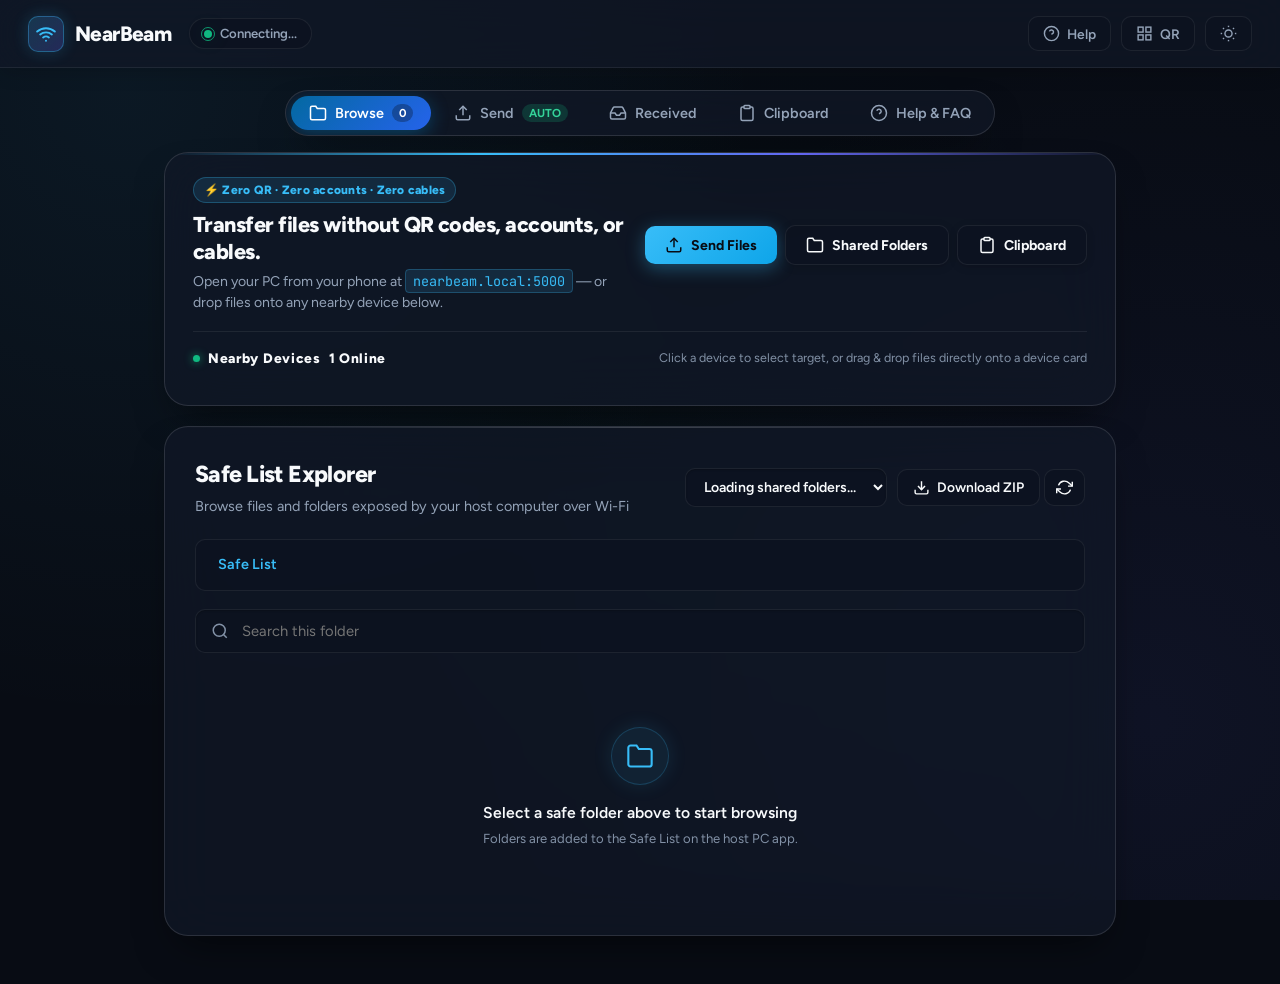
==== commit bbf28903: "fix: security review fixes, one NearBeam per PC, two-host mesh, folder downloads Security - /api/she" ====
--- a/templates/index.html
+++ b/templates/index.html
@@ -11,7 +11,7 @@
   <link rel="stylesheet" href="/static/css/style.css" />
   <link rel="preconnect" href="https://fonts.googleapis.com">
   <link rel="preconnect" href="https://fonts.gstatic.com" crossorigin>
-  <link href="https://fonts.googleapis.com/css2?family=Plus+Jakarta+Sans:wght@400;500;600;700;800&family=JetBrains+Mono:wght@400;500&display=swap" rel="stylesheet">
+  <link href="https://fonts.googleapis.com/css2?family=Figtree:wght@400;500;600;700;800&family=JetBrains+Mono:wght@400;500&display=swap" rel="stylesheet">
 </head>
 <body class="theme-dark">
   <!-- Top Sticky Navbar -->
@@ -137,7 +137,7 @@
     <section class="nearby-dashboard-card" id="nearbyDashboardCard">
       <div class="nearby-hero-row">
         <div class="nearby-hero-text">
-          <div class="hero-kicker">⚡ ZERO QR • ZERO ACCOUNTS • ZERO CABLES</div>
+          <div class="hero-kicker">⚡ Zero QR · Zero accounts · Zero cables</div>
           <h1 class="hero-headline">Transfer files without QR codes, accounts, or cables.</h1>
           <p class="hero-subline">Open your PC from your phone at <code class="code-pill" id="heroLocalUrl">nearbeam.local:5000</code> — or drop files onto any nearby device below.</p>
         </div>
@@ -356,7 +356,7 @@
         <!-- Active Transfer Manager Container (NB-03) -->
         <div class="transfer-manager hidden" id="transferManagerCard">
           <div class="transfer-manager-header">
-            <h4 class="subheading">⚡ Active Transfers</h4>
+            <h3 class="subheading">⚡ Active Transfers</h3>
           </div>
           <div id="activeTransfersList" class="transfers-list"></div>
         </div>
@@ -364,7 +364,7 @@
         <!-- Failed Transfers Queue (NB-03) -->
         <div class="transfer-manager failed-transfers-card hidden" id="failedTransfersCard">
           <div class="transfer-manager-header">
-            <h4 class="subheading" style="color: var(--accent-rose);">⚠️ Failed Transfers</h4>
+            <h3 class="subheading" style="color: var(--accent-rose);">⚠️ Failed Transfers</h3>
             <button class="card-action-btn" id="btnRetryAllFailed" type="button">↻ Retry All</button>
           </div>
           <div id="failedTransfersList" class="transfers-list"></div>
@@ -373,7 +373,7 @@
         <!-- Persistent Completed Transfer History (NB-03) -->
         <div class="sent-history" id="completedHistoryCard">
           <div class="transfer-manager-header">
-            <h4 class="subheading">✓ Completed Transfer History</h4>
+            <h3 class="subheading">✓ Completed Transfer History</h3>
             <button class="card-action-btn" id="btnClearHistory" type="button">Clear History</button>
           </div>
           <div id="sentList" class="sent-list">
@@ -388,7 +388,7 @@
       <!-- Live incoming transfers from other devices (populated over SSE) -->
       <div class="transfer-manager hidden" id="incomingTransferCard" style="margin-bottom: 16px;">
         <div class="transfer-manager-header">
-          <h4 class="subheading">Incoming from other devices</h4>
+          <h3 class="subheading">Incoming from other devices</h3>
         </div>
         <div id="incomingTransfersList" class="transfers-list"></div>
       </div>
@@ -463,9 +463,7 @@
                 <button type="button" class="btn-cancel btn-xs" id="btnClearClipboardImage">✕ Clear</button>
               </div>
             </div>
-            <div class="clipboard-image-preview-wrap">
-              <img id="clipboardImagePreview" src="" alt="Shared Clipboard Image" />
-            </div>
+            <div class="clipboard-image-preview-wrap" id="clipboardImagePreviewWrap"></div>
           </div>
         </div>
 
@@ -505,7 +503,7 @@
             <div class="faq-question">
               <div class="faq-q-left">
                 <span class="faq-badge badge-security">Security</span>
-                <h4>Why does this link use http:// instead of https://?</h4>
+                <h3>Why does this link use http:// instead of https://?</h3>
               </div>
               <span class="faq-toggle">▼</span>
             </div>
@@ -524,7 +522,7 @@
             <div class="faq-question">
               <div class="faq-q-left">
                 <span class="faq-badge badge-ios">iPhone & iPad</span>
-                <h4>Chrome on iPhone is stuck loading or won't open</h4>
+                <h3>Chrome on iPhone is stuck loading or won't open</h3>
               </div>
               <span class="faq-toggle">▼</span>
             </div>
@@ -552,7 +550,7 @@
             <div class="faq-question">
               <div class="faq-q-left">
                 <span class="faq-badge badge-ios">iOS / VPN</span>
-                <h4>"This site cannot be reached" or Connection Timed Out</h4>
+                <h3>"This site cannot be reached" or Connection Timed Out</h3>
               </div>
               <span class="faq-toggle">▼</span>
             </div>
@@ -571,7 +569,7 @@
             <div class="faq-question">
               <div class="faq-q-left">
                 <span class="faq-badge badge-android">Android</span>
-                <h4>Android phones: "Wi-Fi has no internet" prompt</h4>
+                <h3>Android phones: "Wi-Fi has no internet" prompt</h3>
               </div>
               <span class="faq-toggle">▼</span>
             </div>
@@ -588,7 +586,7 @@
             <div class="faq-question">
               <div class="faq-q-left">
                 <span class="faq-badge badge-network">Network</span>
-                <h4>What address should I use to connect?</h4>
+                <h3>What address should I use to connect?</h3>
               </div>
               <span class="faq-toggle">▼</span>
             </div>
@@ -607,7 +605,7 @@
             <div class="faq-question">
               <div class="faq-q-left">
                 <span class="faq-badge badge-router">Router Settings</span>
-                <h4>Devices are on the same Wi-Fi but still cannot communicate</h4>
+                <h3>Devices are on the same Wi-Fi but still cannot communicate</h3>
               </div>
               <span class="faq-toggle">▼</span>
             </div>
--- a/static/css/style.css
+++ b/static/css/style.css
@@ -2,7 +2,7 @@
    LANDrop - Ultra-Modern Glassmorphism Design System (2026 Edition)
    ========================================================================== */
 
-@import url('https://fonts.googleapis.com/css2?family=Plus+Jakarta+Sans:wght@400;500;600;700;800&family=JetBrains+Mono:wght@400;500&display=swap');
+@import url('https://fonts.googleapis.com/css2?family=Figtree:wght@400;500;600;700;800&family=JetBrains+Mono:wght@400;500&display=swap');
 
 :root {
   /* Dark Theme Palette (Default) */
@@ -24,7 +24,7 @@
 
   --text-main: #f8fafc;
   --text-muted: #94a3b8;
-  --text-dim: #64748b;
+  --text-dim: #8291a6;
 
   --accent-cyan: #38bdf8;
   --accent-blue: #0ea5e9;
@@ -44,7 +44,7 @@
   --radius-lg: 24px;
   --radius-full: 9999px;
 
-  --font-main: 'Plus Jakarta Sans', -apple-system, BlinkMacSystemFont, 'Segoe UI', Roboto, sans-serif;
+  --font-main: 'Figtree', -apple-system, BlinkMacSystemFont, 'Segoe UI', Roboto, sans-serif;
   --font-mono: 'JetBrains Mono', monospace;
 
   --transition-fast: 0.16s cubic-bezier(0.4, 0, 0.2, 1);
@@ -68,11 +68,31 @@
 
   --text-main: #0f172a;
   --text-muted: #475569;
-  --text-dim: #94a3b8;
+  --text-dim: #536173;
 
   --glow-cyan: 0 4px 16px rgba(2, 132, 199, 0.15);
   --glow-card: 0 16px 32px -10px rgba(0, 0, 0, 0.07);
-}
+
+  /* The bright dark-theme accents are too pale as text on white (1.5-2.5:1); these pass 4.5:1. */
+  --accent-cyan: #0369a1;
+  --accent-blue: #0369a1;
+  --accent-indigo: #4338ca;
+  --accent-emerald: #047857;
+  --accent-amber: #b45309;
+  --accent-rose: #be123c;
+  --accent-purple: #7e22ce;
+}
+
+body.theme-light .tab-badge.auto-badge,
+body.theme-light .auto-pill,
+body.theme-light .badge-security {
+  color: #065f46;
+}
+
+body.theme-light .badge-ios { color: #075985; }
+body.theme-light .badge-android { color: #6b21a8; }
+body.theme-light .badge-network { color: #92400e; }
+body.theme-light .badge-router { color: #9f1239; }
 
 /* Base Resets */
 *, *::before, *::after {
@@ -165,15 +185,7 @@
   font-size: 1.3rem;
   font-weight: 800;
   letter-spacing: -0.03em;
-  background: linear-gradient(135deg, #ffffff 30%, #94a3b8 100%);
-  -webkit-background-clip: text;
-  -webkit-text-fill-color: transparent;
-}
-
-body.theme-light .logo-text {
-  background: linear-gradient(135deg, #0f172a 30%, #334155 100%);
-  -webkit-background-clip: text;
-  -webkit-text-fill-color: transparent;
+  color: var(--text-main);
 }
 
 .host-pill {
@@ -321,13 +333,14 @@
 }
 
 .tab-btn.active {
-  background: linear-gradient(135deg, #0284c7, #2563eb);
+  background: linear-gradient(135deg, #0369a1, #2563eb);
   color: #ffffff;
   box-shadow: 0 4px 18px rgba(2, 132, 199, 0.4);
 }
 
 .tab-badge {
   background: rgba(255, 255, 255, 0.16);
+  color: var(--text-main);
   font-size: 0.72rem;
   padding: 2px 7px;
   border-radius: var(--radius-full);
@@ -339,8 +352,9 @@
   color: #34d399;
 }
 
+.tab-btn.active .tab-badge,
 .tab-btn.active .tab-badge.auto-badge {
-  background: rgba(255, 255, 255, 0.25);
+  background: rgba(8, 12, 20, 0.3);
   color: #ffffff;
 }
 
@@ -754,7 +768,7 @@
 
 /* Safe List Overview Root Folder Card */
 .file-card.safelist-root-folder {
-  border-left: 3px solid var(--accent-cyan);
+  border-color: rgba(56, 189, 248, 0.35);
 }
 
 .file-card-top {
@@ -1436,7 +1450,7 @@
   flex-wrap: wrap;
 }
 
-.faq-question h4 {
+.faq-question h3 {
   font-size: 1rem;
   font-weight: 700;
   color: var(--text-main);
@@ -1542,7 +1556,7 @@
   width: 24px;
   height: 24px;
   border-radius: 50%;
-  background: linear-gradient(135deg, #0284c7, #2563eb);
+  background: linear-gradient(135deg, #0369a1, #2563eb);
   color: #ffffff;
   font-weight: 800;
   font-size: 0.76rem;
@@ -1606,7 +1620,7 @@
     flex-direction: column;
     gap: 3px;
     padding: 6px 2px;
-    font-size: 0.68rem;
+    font-size: 0.72rem;
     font-weight: 600;
     border-radius: var(--radius-sm);
     justify-content: center;
@@ -1629,8 +1643,15 @@
     position: absolute;
     top: 3px;
     right: calc(50% - 18px);
-    font-size: 0.58rem;
+    font-size: 0.6875rem;
     padding: 1px 4px;
+  }
+
+  /* The phone's active tab is a pale tint, not the blue gradient: solid badge, 5.9:1 in both themes. */
+  .tab-btn.active .tab-badge,
+  .tab-btn.active .tab-badge.auto-badge {
+    background: #0369a1;
+    color: #ffffff;
   }
 
   .tab-btn.active {
@@ -1796,7 +1817,7 @@
   }
 
   #safeFilesContainer .file-meta {
-    font-size: 0.68rem;
+    font-size: 0.75rem;
   }
 
   #safeFilesContainer .file-card-actions {
@@ -2242,9 +2263,9 @@
 
 .hero-kicker {
   display: inline-block;
-  font-size: 0.72rem;
+  font-size: 0.75rem;
   font-weight: 800;
-  letter-spacing: 0.08em;
+  letter-spacing: 0.02em;
   color: var(--accent-cyan);
   background: rgba(56, 189, 248, 0.12);
   border: 1px solid rgba(56, 189, 248, 0.28);
@@ -2293,7 +2314,6 @@
   gap: 8px;
   font-size: 0.86rem;
   font-weight: 800;
-  text-transform: uppercase;
   letter-spacing: 0.05em;
   color: var(--text-main);
 }
@@ -2853,9 +2873,46 @@
   font-weight: 600;
 }
 
-#safeFilesContainer.view-grid .file-meta,
+#safeFilesContainer.view-grid .file-meta {
+  display: none;
+}
+
+/* Grid tiles keep one action: a download button in the tile's corner. */
+#safeFilesContainer.view-grid .file-card {
+  position: relative;
+}
+
 #safeFilesContainer.view-grid .file-card-actions {
+  position: absolute;
+  top: 6px;
+  right: 6px;
+  margin: 0;
+  padding: 0;
+  border: none;
+}
+
+#safeFilesContainer.view-grid .card-action-btn:not(.btn-download) {
   display: none;
+}
+
+#safeFilesContainer.view-grid .btn-download {
+  width: 34px;
+  height: 34px;
+  padding: 0;
+  justify-content: center;
+  border-radius: var(--radius-full);
+  background: rgba(8, 12, 20, 0.72);
+  border-color: rgba(255, 255, 255, 0.18);
+  color: #ffffff;
+}
+
+#safeFilesContainer.view-grid .btn-download span {
+  display: none;
+}
+
+#safeFilesContainer.view-grid .btn-download svg {
+  width: 16px;
+  height: 16px;
 }
 
 /* Guest link, now in the Send tab */
@@ -2935,6 +2992,6 @@
   }
 
   #safeFilesContainer.view-list .file-meta {
-    font-size: 0.72rem;
-  }
-}
+    font-size: 0.75rem;
+  }
+}
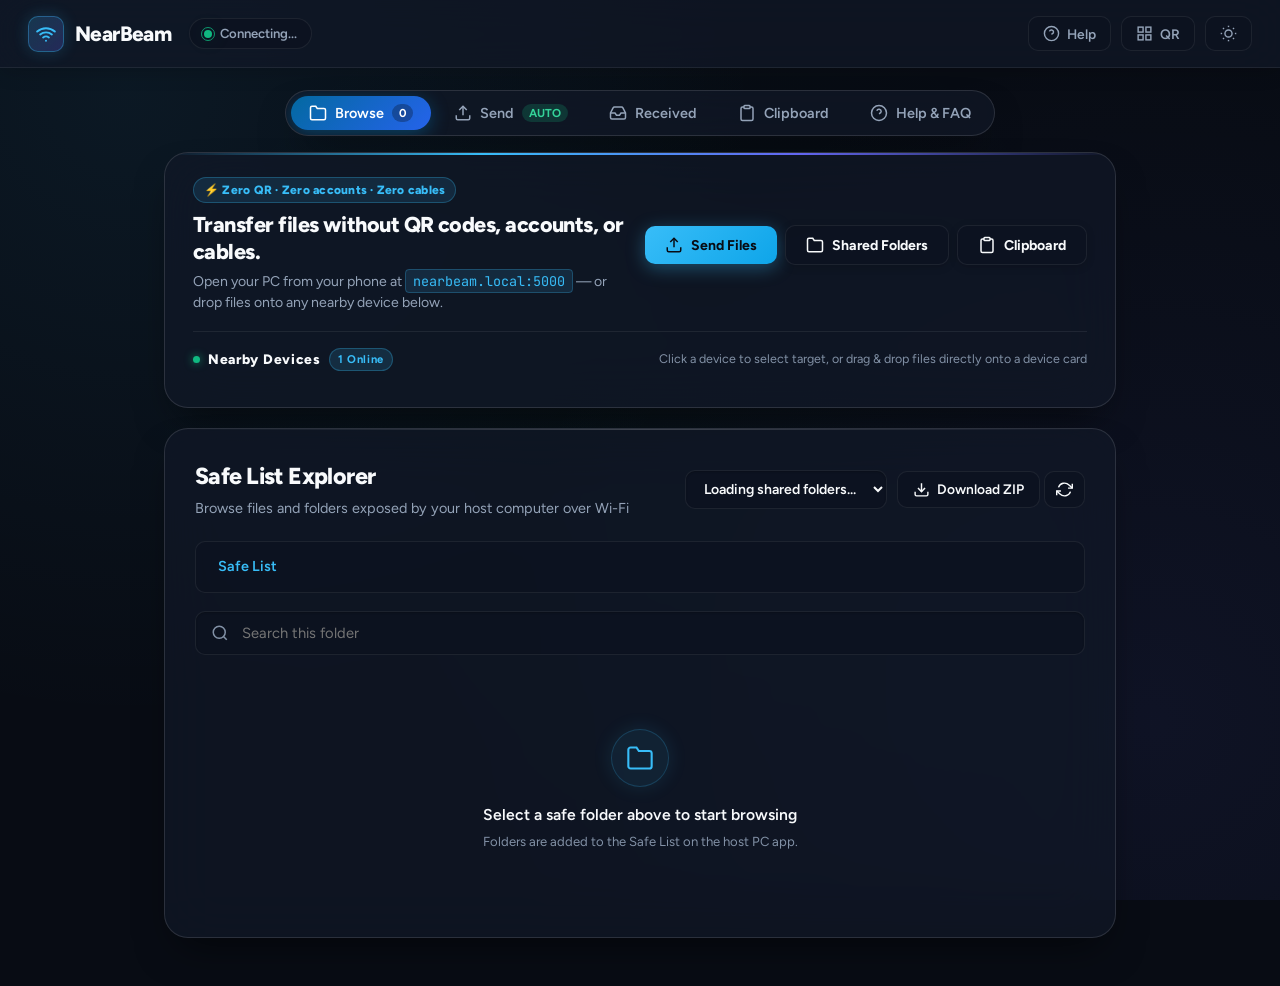
==== commit e229f659: "fix(web): repair Guest Drop Zone, multi-file drag-drop, QR modal, media cleanup, and CSS tokens/z-in" ====
--- a/templates/index.html
+++ b/templates/index.html
@@ -181,6 +181,19 @@
       </div>
     </section>
 
+    <!-- INCOMING SEND BATCHES FROM PC (Ephemeral PC -> Devices transfers) -->
+    <section class="incoming-batches-card hidden" id="incomingBatchesSection">
+      <div class="incoming-batches-header">
+        <div class="incoming-batches-title-wrap">
+          <span class="mesh-dot"></span>
+          <h3 class="incoming-batches-title">Incoming from PC</h3>
+          <span class="nearby-role-tag" id="incomingBatchesCountBadge">0</span>
+        </div>
+        <button type="button" class="card-action-btn" id="btnClearAllBatches">Clear all</button>
+      </div>
+      <div class="incoming-batches-list" id="incomingBatchesList"></div>
+    </section>
+
     <!-- TAB 1: BROWSE SAFE LIST FOLDERS -->
     <section class="tab-pane active" id="tab-safelist">
       <div class="section-card">
@@ -236,14 +249,26 @@
           <input type="text" id="safeSearchInput" placeholder="Search this folder" aria-label="Search this folder" />
         </div>
 
-        <!-- Type filters, sort and list/grid switch (shown inside a folder) -->
+        <!-- Type filters, sort, thumbnails, select mode and list/grid switch -->
         <div class="browse-toolbar" id="browseToolbar" hidden>
           <div class="type-chips" id="typeChips" role="group" aria-label="Show only"></div>
           <div class="browse-tools">
             <select class="sort-select" id="safeSortSelect" aria-label="Sort files">
               <option value="newest">Newest first</option>
-              <option value="name">Name A–Z</option>
+              <option value="oldest">Oldest first</option>
+              <option value="size-desc">Largest first</option>
+              <option value="size-asc">Smallest first</option>
+              <option value="name-asc">Name A–Z</option>
+              <option value="name-desc">Name Z–A</option>
             </select>
+            <button type="button" class="tool-toggle-btn" id="btnToggleThumbs" aria-pressed="true" title="Show or hide photo thumbnails">
+              <svg viewBox="0 0 24 24" fill="none" stroke="currentColor" stroke-width="2"><rect x="3" y="3" width="18" height="18" rx="2"></rect><circle cx="8.5" cy="8.5" r="1.5"></circle><polyline points="21 15 16 10 5 21"></polyline></svg>
+              <span>Thumbs</span>
+            </button>
+            <button type="button" class="tool-toggle-btn" id="btnToggleSelect" aria-pressed="false" title="Select multiple files to download as one ZIP">
+              <svg viewBox="0 0 24 24" fill="none" stroke="currentColor" stroke-width="2"><polyline points="9 11 12 14 22 4"></polyline><path d="M21 12v7a2 2 0 0 1-2 2H5a2 2 0 0 1-2-2V5a2 2 0 0 1 2-2h11"></path></svg>
+              <span>Select</span>
+            </button>
             <div class="view-toggle" role="group" aria-label="View">
               <button type="button" class="view-btn" data-view="list" aria-label="List view" aria-pressed="true">
                 <svg viewBox="0 0 24 24" fill="none" stroke="currentColor" stroke-width="2" stroke-linecap="round"><line x1="9" y1="6" x2="20" y2="6"></line><line x1="9" y1="12" x2="20" y2="12"></line><line x1="9" y1="18" x2="20" y2="18"></line><line x1="4" y1="6" x2="4.01" y2="6"></line><line x1="4" y1="12" x2="4.01" y2="12"></line><line x1="4" y1="18" x2="4.01" y2="18"></line></svg>
@@ -615,6 +640,32 @@
                 <li><strong>Guest Wi-Fi:</strong> If your PC is on your main Wi-Fi and your phone is on "Guest Wi-Fi", the router isolates them. Connect both to the main network.</li>
                 <li><strong>AP Isolation:</strong> Log in to your router's admin page (usually <code>192.168.1.1</code>) and ensure "AP Isolation" / "Client Isolation" is turned <strong>Disabled</strong>.</li>
               </ul>
+            </div>
+          </div>
+
+          <!-- FAQ Item: iPhone / iPad Share Sheet Shortcut -->
+          <div class="faq-item">
+            <div class="faq-question">
+              <div class="faq-q-left">
+                <span class="faq-badge badge-ios">iPhone / iPad</span>
+                <h3>Send files directly from the iOS Share Sheet ("Send to PC (NearBeam)" Shortcut)</h3>
+              </div>
+              <span class="faq-toggle">▼</span>
+            </div>
+            <div class="faq-answer">
+              <p>Create a one-time Apple Shortcut to send photos, videos, or any file straight from Photos, Files, or Safari to your PC without opening a browser:</p>
+              <div style="display:flex;align-items:center;gap:8px;flex-wrap:wrap;margin:8px 0 12px;">
+                <code class="code-pill" id="shortcutUploadUrl">http://nearbeam.local:5000/api/upload</code>
+                <button type="button" class="card-action-btn" id="btnCopyShortcutUrl">Copy Upload URL</button>
+              </div>
+              <ol class="faq-points">
+                <li>Open the <strong>Shortcuts</strong> app on your iPhone/iPad and tap <strong>+</strong>.</li>
+                <li>Tap <strong>ⓘ</strong> (Info) &rarr; turn on <strong>Show in Share Sheet</strong>.</li>
+                <li>Keep <em>Receive Any input from Share Sheet</em>, and set <em>If there's no input</em> to <strong>Ask For: Files</strong>.</li>
+                <li>Add <strong>Repeat with Each</strong> (input: <em>Shortcut Input</em>).</li>
+                <li>Inside the loop, add <strong>Get Contents of URL</strong> with the upload URL above, Method: <strong>POST</strong>, Request Body: <strong>Form</strong>, add File field Key <code>files</code> = <em>Repeat Item</em>.</li>
+                <li>After <em>End Repeat</em>, add <strong>Show Notification</strong> (<code>Sent to PC via NearBeam!</code>) and name it <strong>Send to PC (NearBeam)</strong>.</li>
+              </ol>
             </div>
           </div>
 
@@ -727,6 +778,18 @@
     </div>
   </div>
 
+  <!-- Sticky Selection Bar (outside .section-card so backdrop-filter doesn't trap fixed positioning) -->
+  <div class="selection-bar hidden" id="selectionActionBar" role="region" aria-label="Selected files actions">
+    <div class="selection-bar-info">
+      <span id="selectionCountLabel">0 selected</span>
+    </div>
+    <div class="selection-bar-actions">
+      <button type="button" class="card-action-btn" id="btnSelectAllVisible">Select all</button>
+      <button type="button" class="card-action-btn" id="btnCancelSelect">Cancel</button>
+      <button type="button" class="primary-btn btn-xs" id="btnDownloadSelected" disabled>Download</button>
+    </div>
+  </div>
+
   <!-- Toast Notification Container -->
   <div class="toast-container" id="toastContainer"></div>
 
--- a/static/css/style.css
+++ b/static/css/style.css
@@ -1265,7 +1265,7 @@
   display: flex;
   align-items: center;
   justify-content: center;
-  z-index: 120;
+  z-index: 200;
   padding: 24px;
   animation: modalFadeIn 0.22s ease-out;
 }
@@ -1985,7 +1985,7 @@
   display: inline-flex;
   align-items: center;
   gap: 8px;
-  background: var(--surface-card);
+  background: var(--surface-input);
   border: 1px solid var(--border-subtle);
   color: var(--text-main);
   padding: 8px 16px;
@@ -1998,9 +1998,9 @@
 }
 
 .dest-pill:hover {
-  background: var(--surface-input);
+  background: var(--surface-2);
   border-color: var(--accent-blue);
-  color: #ffffff;
+  color: var(--text-main);
 }
 
 .dest-pill.active {
@@ -2349,17 +2349,43 @@
   transform: translateY(-2px);
 }
 
-.nearby-device-card.active {
+.nearby-device-card.active,
+.nearby-device-card.active-target {
   border-color: var(--accent-cyan);
   background: rgba(56, 189, 248, 0.11);
   box-shadow: 0 0 18px rgba(56, 189, 248, 0.18);
 }
 
-.nearby-device-card.drag-over {
+.nearby-device-card.drag-over,
+.nearby-device-card.drag-target {
   border-color: var(--accent-emerald);
   background: rgba(16, 185, 129, 0.18);
   transform: scale(1.02);
   box-shadow: var(--glow-emerald);
+}
+
+.nearby-role-tag {
+  display: inline-flex;
+  align-items: center;
+  font-size: 0.7rem;
+  font-weight: 700;
+  padding: 2px 8px;
+  border-radius: var(--radius-full);
+  background: rgba(56, 189, 248, 0.14);
+  border: 1px solid rgba(56, 189, 248, 0.28);
+  color: var(--accent-cyan);
+  white-space: nowrap;
+}
+
+.nearby-online-dot {
+  display: inline-block;
+  width: 7px;
+  height: 7px;
+  border-radius: 50%;
+  background: var(--accent-emerald);
+  box-shadow: 0 0 6px rgba(16, 185, 129, 0.7);
+  flex-shrink: 0;
+  margin-right: 4px;
 }
 
 .nearby-device-icon {
@@ -2561,7 +2587,7 @@
 }
 
 .clipboard-image-hint kbd {
-  background: var(--bg-deep);
+  background: var(--surface-2);
   border: 1px solid var(--border-subtle);
   border-radius: 4px;
   padding: 1px 6px;
@@ -2571,13 +2597,17 @@
 }
 
 .clipboard-image-card {
-  background: var(--surface-card-alt);
+  background: var(--surface-2);
   border: 1px solid rgba(56, 189, 248, 0.35);
   border-radius: var(--radius-md);
   padding: 12px 14px;
   margin-top: 8px;
 }
 
+.clipboard-image-card.hidden {
+  display: none;
+}
+
 .clipboard-image-header {
   display: flex;
   align-items: center;
@@ -2604,7 +2634,7 @@
   display: flex;
   align-items: center;
   justify-content: center;
-  background: var(--bg-deep);
+  background: var(--surface-input);
   border: 1px solid var(--border-subtle);
   border-radius: var(--radius-sm);
   padding: 10px;
@@ -2995,3 +3025,368 @@
     font-size: 0.75rem;
   }
 }
+
+
+/* ==========================================================================
+   Incoming Send Batches, Thumbnail & Select Mode Controls
+   ========================================================================== */
+.incoming-batches-card {
+  background: var(--surface-1);
+  backdrop-filter: blur(12px);
+  border: 1px solid rgba(56, 189, 248, 0.35);
+  border-radius: var(--radius-lg);
+  padding: 16px 18px;
+  margin-bottom: 18px;
+  box-shadow: 0 8px 28px rgba(14, 165, 233, 0.12);
+}
+
+.btn-xs {
+  padding: 6px 12px;
+  font-size: 0.8rem;
+  border-radius: var(--radius-sm);
+}
+
+.incoming-batches-card.hidden {
+  display: none;
+}
+
+.incoming-batches-header {
+  display: flex;
+  align-items: center;
+  justify-content: space-between;
+  gap: 10px;
+  margin-bottom: 12px;
+}
+
+.incoming-batches-title-wrap {
+  display: flex;
+  align-items: center;
+  gap: 8px;
+}
+
+.incoming-batches-title {
+  margin: 0;
+  font-size: 0.98rem;
+  font-weight: 700;
+  color: var(--text-main);
+}
+
+.incoming-batches-list {
+  display: flex;
+  flex-direction: column;
+  gap: 10px;
+}
+
+.incoming-batch-row {
+  display: flex;
+  flex-wrap: wrap;
+  align-items: center;
+  justify-content: space-between;
+  gap: 12px;
+  padding: 12px 14px;
+  border-radius: var(--radius-md);
+  background: var(--surface-input);
+  border: 1px solid var(--border-subtle);
+}
+
+.incoming-batch-info {
+  display: flex;
+  flex-direction: column;
+  gap: 4px;
+  min-width: 0;
+  flex: 1 1 200px;
+}
+
+.incoming-batch-label {
+  font-weight: 700;
+  font-size: 0.94rem;
+  color: var(--text-main);
+  overflow: hidden;
+  text-overflow: ellipsis;
+  white-space: nowrap;
+}
+
+.incoming-batch-meta {
+  font-size: 0.8rem;
+  color: var(--text-muted);
+}
+
+.batch-mini-thumbs {
+  display: flex;
+  align-items: center;
+  gap: 6px;
+  margin-top: 4px;
+}
+
+.batch-mini-thumb {
+  width: 38px;
+  height: 38px;
+  border-radius: 6px;
+  object-fit: cover;
+  border: 1px solid var(--border-subtle);
+}
+
+.incoming-batch-actions {
+  display: flex;
+  flex-wrap: wrap;
+  align-items: center;
+  gap: 8px;
+}
+
+.tool-toggle-btn {
+  display: inline-flex;
+  align-items: center;
+  gap: 5px;
+  background: var(--surface-input);
+  border: 1px solid var(--border-subtle);
+  color: var(--text-muted);
+  border-radius: var(--radius-sm);
+  padding: 6px 10px;
+  font: inherit;
+  font-size: 0.8rem;
+  font-weight: 600;
+  cursor: pointer;
+  transition: var(--transition-fast);
+}
+
+.tool-toggle-btn svg {
+  width: 15px;
+  height: 15px;
+}
+
+.tool-toggle-btn:hover {
+  border-color: var(--border-hover);
+  color: var(--text-main);
+}
+
+.tool-toggle-btn[aria-pressed="true"] {
+  background: rgba(56, 189, 248, 0.15);
+  border-color: rgba(56, 189, 248, 0.55);
+  color: var(--accent-cyan);
+}
+
+.tool-toggle-btn:focus-visible {
+  outline: 2px solid var(--accent-cyan);
+  outline-offset: 2px;
+}
+
+.file-card.selectable {
+  position: relative;
+  cursor: pointer;
+  user-select: none;
+}
+
+.file-card.selectable.selected {
+  border-color: var(--accent-cyan);
+  background: rgba(56, 189, 248, 0.1);
+}
+
+#safeFilesContainer.view-list .file-card.selectable {
+  padding-right: 44px;
+}
+
+#safeFilesContainer.view-list .select-check-badge {
+  top: 50%;
+  transform: translateY(-50%);
+}
+
+#safeFilesContainer.view-grid .file-card.selectable.selected .file-icon {
+  border-color: var(--accent-cyan);
+  box-shadow: 0 0 0 2px rgba(56, 189, 248, 0.45);
+}
+
+.select-check-badge {
+  position: absolute;
+  top: 8px;
+  right: 8px;
+  z-index: 3;
+  width: 24px;
+  height: 24px;
+  border-radius: 999px;
+  border: 2px solid var(--border-hover);
+  background: rgba(8, 12, 20, 0.72);
+  color: #ffffff;
+  display: inline-flex;
+  align-items: center;
+  justify-content: center;
+  pointer-events: none;
+}
+
+.file-card.selectable.selected .select-check-badge {
+  background: var(--accent-cyan);
+  border-color: var(--accent-cyan);
+  color: #080c14;
+}
+
+.select-check-badge svg {
+  width: 14px;
+  height: 14px;
+}
+
+.selection-bar {
+  position: fixed;
+  left: 50%;
+  transform: translateX(-50%);
+  bottom: 16px;
+  z-index: 160;
+  width: min(680px, calc(100vw - 24px));
+  display: flex;
+  flex-wrap: wrap;
+  align-items: center;
+  justify-content: space-between;
+  gap: 10px;
+  padding: 10px 14px;
+  border-radius: var(--radius-md);
+  background: rgba(15, 23, 42, 0.94);
+  backdrop-filter: blur(10px);
+  border: 1px solid rgba(56, 189, 248, 0.45);
+  box-shadow: 0 10px 30px rgba(0, 0, 0, 0.35);
+}
+
+.selection-bar.hidden {
+  display: none;
+}
+
+.selection-bar-info {
+  font-size: 0.85rem;
+  font-weight: 700;
+  color: var(--text-main);
+}
+
+.selection-bar-actions {
+  display: flex;
+  flex-wrap: wrap;
+  align-items: center;
+  gap: 8px;
+}
+
+body.theme-light .selection-bar {
+  background: rgba(255, 255, 255, 0.95);
+  box-shadow: 0 10px 30px rgba(15, 23, 42, 0.14);
+}
+
+@media (max-width: 768px) {
+  .selection-bar {
+    bottom: calc(76px + env(safe-area-inset-bottom, 0px));
+  }
+}
+
+@media (max-width: 640px) {
+  .tool-toggle-btn span {
+    display: none;
+  }
+}
+
+/* QR Modal & Failed Transfer Row Styling */
+.qr-modal-card {
+  max-width: 420px;
+}
+
+.qr-body {
+  flex-direction: column;
+  gap: 14px;
+  text-align: center;
+  min-height: auto;
+}
+
+.qr-notice,
+.qr-subhint {
+  font-size: 0.86rem;
+  color: var(--text-muted);
+}
+
+.url-badge {
+  background: var(--surface-input);
+  border: 1px solid rgba(56, 189, 248, 0.35);
+  border-radius: var(--radius-sm);
+  padding: 8px 14px;
+  font-family: var(--font-mono);
+  font-size: 0.88rem;
+  font-weight: 700;
+  color: var(--accent-cyan);
+  word-break: break-all;
+}
+
+.qr-img-wrap {
+  background: #ffffff;
+  border-radius: var(--radius-md);
+  padding: 12px;
+  display: inline-flex;
+  align-items: center;
+  justify-content: center;
+}
+
+.qr-img-wrap img {
+  width: 200px;
+  height: 200px;
+  box-shadow: none;
+}
+
+.btn-sm {
+  padding: 7px 14px;
+  font-size: 0.82rem;
+}
+
+.failed-item {
+  background: var(--surface-2);
+  border: 1px solid rgba(244, 63, 94, 0.3);
+  border-radius: var(--radius-sm);
+  padding: 10px 14px;
+  display: flex;
+  align-items: center;
+  justify-content: space-between;
+  gap: 12px;
+}
+
+.failed-item-info {
+  min-width: 0;
+  flex: 1;
+}
+
+.failed-item-name {
+  font-weight: 700;
+  font-size: 0.88rem;
+  color: var(--text-main);
+  overflow: hidden;
+  text-overflow: ellipsis;
+  white-space: nowrap;
+}
+
+.failed-item-meta {
+  font-size: 0.76rem;
+  color: var(--text-muted);
+  margin-top: 2px;
+}
+
+.failed-item-actions {
+  display: flex;
+  align-items: center;
+  gap: 6px;
+  flex-shrink: 0;
+}
+
+.btn-retry-single,
+.btn-dismiss-failed {
+  background: var(--surface-input);
+  border: 1px solid var(--border-subtle);
+  color: var(--text-main);
+  font-size: 0.76rem;
+  font-weight: 700;
+  font-family: inherit;
+  padding: 5px 10px;
+  border-radius: var(--radius-xs);
+  cursor: pointer;
+  transition: var(--transition-fast);
+}
+
+.btn-retry-single:hover {
+  background: var(--accent-cyan);
+  border-color: var(--accent-cyan);
+  color: #080c14;
+}
+
+.btn-dismiss-failed:hover {
+  background: var(--accent-rose);
+  border-color: var(--accent-rose);
+  color: #ffffff;
+}
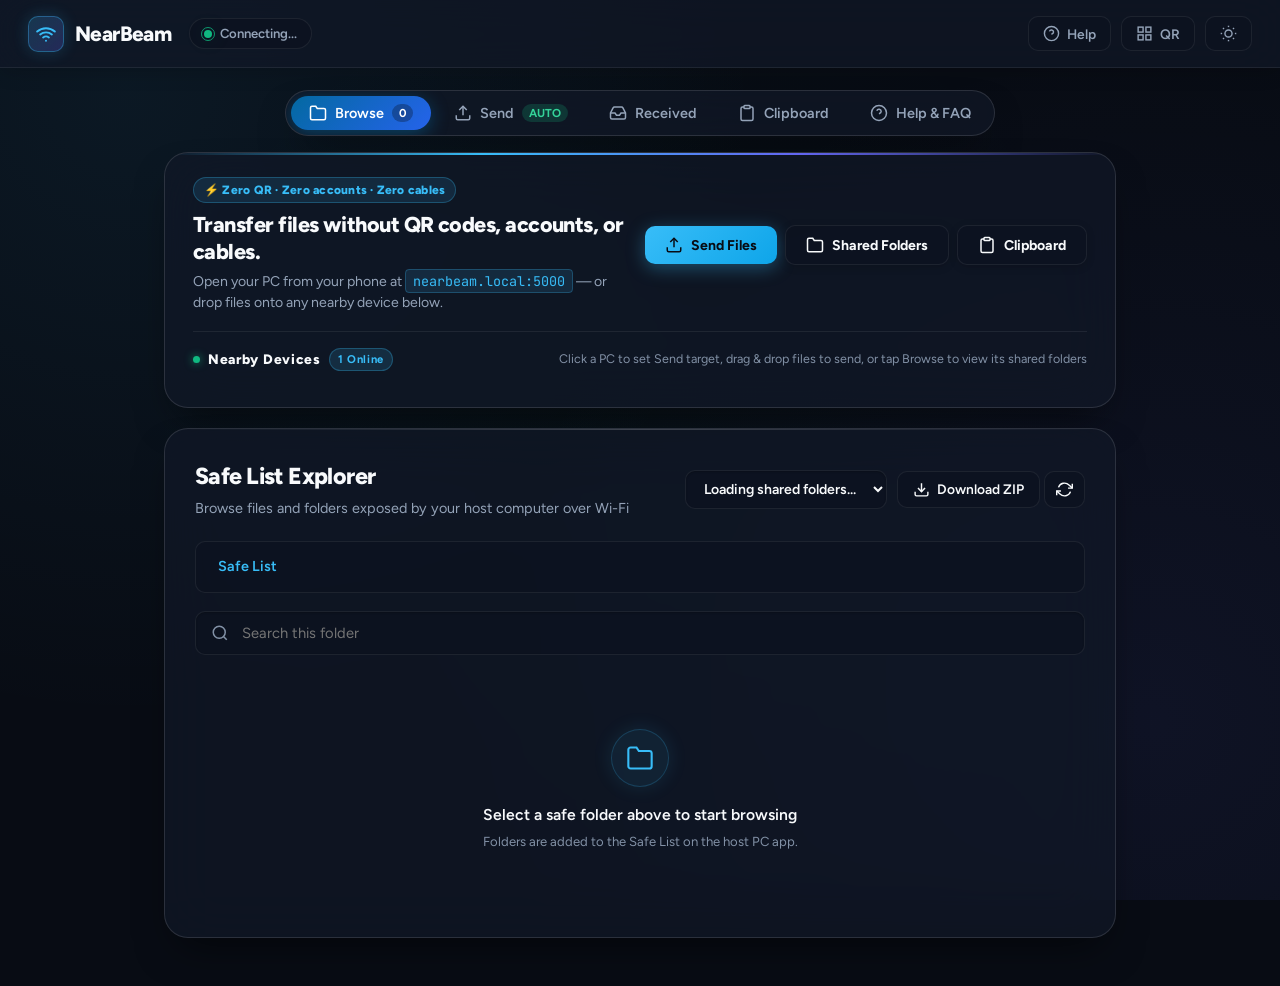
==== commit 30b28f34: "fix: add multi-host Browse switcher and full mesh peer sync" ====
--- a/templates/index.html
+++ b/templates/index.html
@@ -173,7 +173,7 @@
             Nearby Devices
             <span class="nearby-role-tag" id="nearbyDevicesCountBadge">1 Online</span>
           </span>
-          <span class="nearby-devices-hint">Click a device to select target, or drag &amp; drop files directly onto a device card</span>
+          <span class="nearby-devices-hint">Click a PC to set Send target, drag &amp; drop files to send, or tap Browse to view its shared folders</span>
         </div>
         <div class="nearby-devices-grid" id="nearbyDevicesList">
           <!-- Dynamically populated by app.js -->
@@ -199,8 +199,8 @@
       <div class="section-card">
         <div class="safelist-header">
           <div class="safelist-title-group">
-            <h2 class="section-title">Safe List Explorer</h2>
-            <p class="section-desc">Browse files and folders exposed by your host computer over Wi-Fi</p>
+            <h2 class="section-title">Safe List Explorer <span class="browse-host-badge" id="browseHostBadge" style="display: none;"></span></h2>
+            <p class="section-desc" id="browseHostDesc">Browse files and folders exposed by your host computer over Wi-Fi</p>
           </div>
           <div class="safelist-actions">
             <select class="folder-selector" id="selectSafeFolder" aria-label="Select Safe Folder">
@@ -224,6 +224,19 @@
               </button>
             </div>
           </div>
+        </div>
+
+        <!-- Browse Host Switcher (Appears when >= 2 hosts are online) -->
+        <div class="mesh-host-switcher" id="browseHostSwitcher" style="display: none;">
+          <span class="destination-label">
+            <svg viewBox="0 0 24 24" fill="none" stroke="currentColor" stroke-width="2">
+              <rect x="2" y="3" width="20" height="14" rx="2" ry="2"></rect>
+              <line x1="8" y1="21" x2="16" y2="21"></line>
+              <line x1="12" y1="17" x2="12" y2="21"></line>
+            </svg>
+            Browsing Host:
+          </span>
+          <div class="destination-pills" id="browseHostPills"></div>
         </div>
 
         <!-- Breadcrumb & Back Navigation Bar -->
--- a/static/css/style.css
+++ b/static/css/style.css
@@ -419,6 +419,8 @@
 
 .section-header-flex {
   display: flex;
+  flex-wrap: wrap;
+  gap: 12px;
   justify-content: space-between;
   align-items: center;
   margin-bottom: 24px;
@@ -1937,6 +1939,14 @@
   font-weight: 700;
   color: #34d399;
   letter-spacing: 0.2px;
+  white-space: nowrap;
+  flex-shrink: 0;
+}
+
+@media (max-width: 640px) {
+  .mesh-cluster-pill {
+    display: none;
+  }
 }
 
 .mesh-dot {
@@ -1953,7 +1963,8 @@
   50% { opacity: 0.6; transform: scale(0.85); }
 }
 
-.mesh-destination-bar {
+.mesh-destination-bar,
+.mesh-host-switcher {
   display: flex;
   flex-direction: column;
   gap: 8px;
@@ -1964,6 +1975,56 @@
   border-radius: var(--radius-md);
 }
 
+.browse-host-badge {
+  display: inline-flex;
+  align-items: center;
+  gap: 5px;
+  margin-left: 8px;
+  padding: 3px 10px;
+  border-radius: var(--radius-full);
+  font-size: 0.76rem;
+  font-weight: 700;
+  vertical-align: middle;
+  background: rgba(56, 189, 248, 0.14);
+  border: 1px solid rgba(56, 189, 248, 0.32);
+  color: var(--accent-cyan);
+}
+
+.mesh-cluster-pill {
+  cursor: pointer;
+}
+
+.mesh-cluster-pill:hover {
+  border-color: var(--accent-cyan);
+}
+
+a.dest-pill.browse-host-link {
+  text-decoration: none;
+}
+
+.nearby-browse-btn {
+  display: inline-flex;
+  align-items: center;
+  gap: 4px;
+  padding: 6px 11px;
+  border-radius: var(--radius-sm);
+  border: 1px solid rgba(56, 189, 248, 0.38);
+  background: rgba(56, 189, 248, 0.12);
+  color: var(--accent-cyan);
+  font-size: 0.76rem;
+  font-weight: 700;
+  text-decoration: none;
+  white-space: nowrap;
+  flex-shrink: 0;
+  transition: var(--transition-fast);
+}
+
+.nearby-browse-btn:hover {
+  background: rgba(56, 189, 248, 0.24);
+  border-color: var(--accent-cyan);
+  color: var(--text-main);
+}
+
 .destination-label {
   display: inline-flex;
   align-items: center;
@@ -1973,6 +2034,12 @@
   color: var(--text-muted);
   text-transform: uppercase;
   letter-spacing: 0.5px;
+}
+
+.destination-label svg {
+  width: 15px;
+  height: 15px;
+  flex-shrink: 0;
 }
 
 .destination-pills {
@@ -2777,6 +2844,33 @@
   height: 100%;
   object-fit: cover;
   border-radius: inherit;
+}
+
+.video-thumb-badge {
+  position: absolute;
+  top: 50%;
+  left: 50%;
+  transform: translate(-50%, -50%);
+  width: 28px;
+  height: 28px;
+  border-radius: 50%;
+  background: rgba(15, 23, 42, 0.78);
+  color: #ffffff;
+  border: 1px solid rgba(255, 255, 255, 0.35);
+  display: flex;
+  align-items: center;
+  justify-content: center;
+  font-size: 0.72rem;
+  padding-left: 2px;
+  pointer-events: none;
+  z-index: 2;
+  box-shadow: 0 2px 8px rgba(0, 0, 0, 0.4);
+}
+
+.file-card.safelist-root-folder .video-thumb-badge {
+  width: 20px;
+  height: 20px;
+  font-size: 0.56rem;
 }
 
 /* List view: one compact row per file, full names */
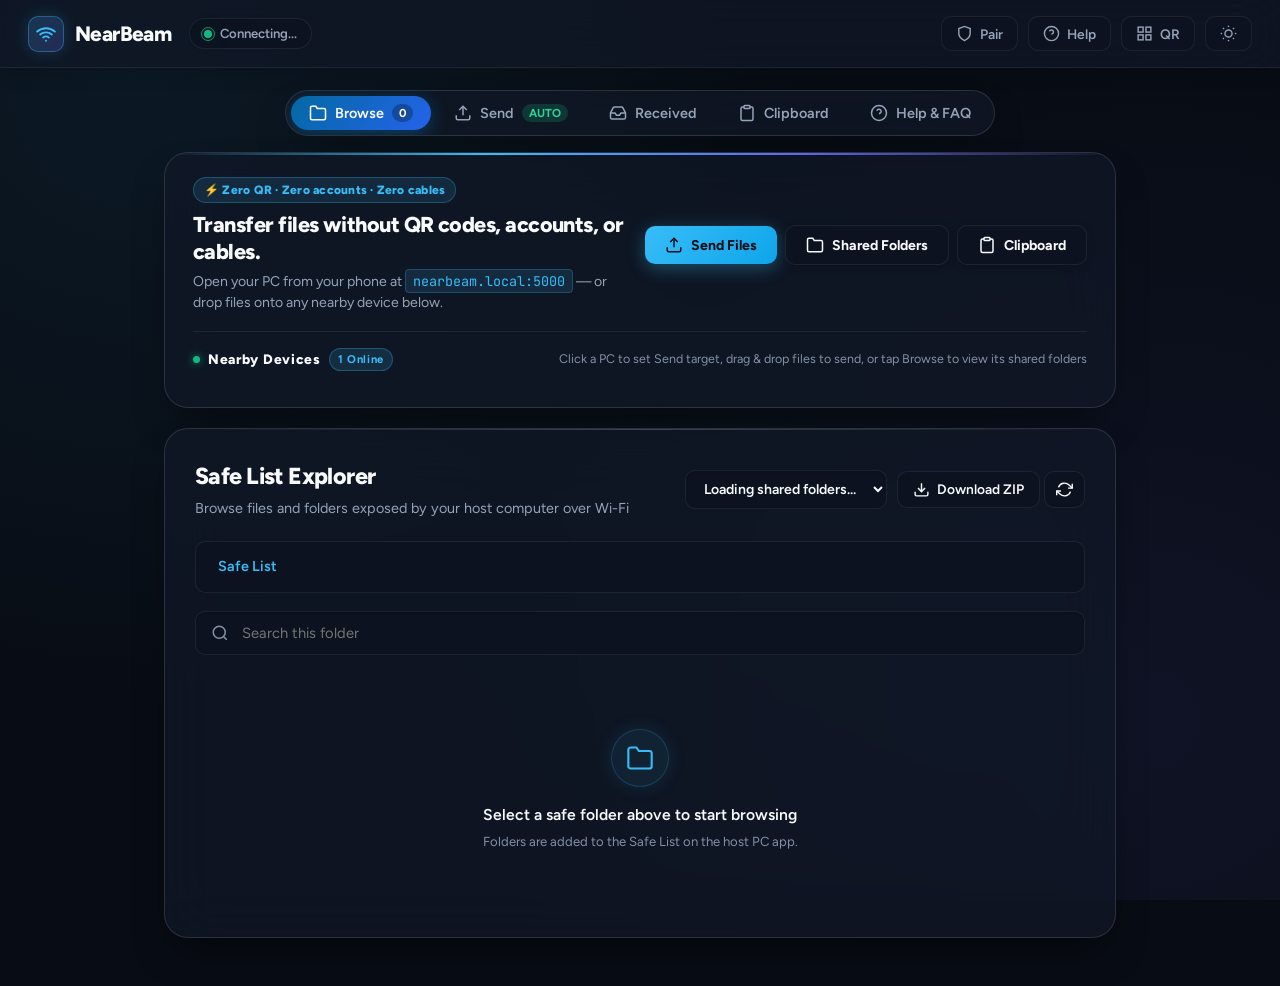
==== commit 53dde98c: "feat: add trusted device pairing and Recycle Bin delete for Shared Safe Folders" ====
--- a/templates/index.html
+++ b/templates/index.html
@@ -44,6 +44,12 @@
     </div>
 
     <div class="nav-right">
+      <button class="nav-btn trust-nav-btn" id="btnTrustNav" title="Pair this device to delete files in Shared Safe Folders">
+        <svg viewBox="0 0 24 24" fill="none" stroke="currentColor" stroke-width="2">
+          <path d="M12 22s8-4 8-10V5l-8-3-8 3v7c0 6 8 10 8 10z"></path>
+        </svg>
+        <span class="nav-btn-label" id="trustNavLabel">Pair</span>
+      </button>
       <button class="nav-btn" id="btnFaqNav" title="Connection Help & Device FAQ">
         <svg viewBox="0 0 24 24" fill="none" stroke="currentColor" stroke-width="2">
           <circle cx="12" cy="12" r="10"></circle>
@@ -761,6 +767,16 @@
         <!-- Injected dynamically: img, video, audio, or pre/code -->
       </div>
       <div class="modal-footer">
+        <button type="button" class="danger-btn hidden" id="btnModalDelete" title="Move file to PC Recycle Bin">
+          <svg viewBox="0 0 24 24" fill="none" stroke="currentColor" stroke-width="2">
+            <polyline points="3 6 5 6 21 6"></polyline>
+            <path d="M19 6l-1 14a2 2 0 0 1-2 2H8a2 2 0 0 1-2-2L5 6"></path>
+            <path d="M10 11v6"></path>
+            <path d="M14 11v6"></path>
+            <path d="M9 6V4a1 1 0 0 1 1-1h4a1 1 0 0 1 1 1v2"></path>
+          </svg>
+          <span>Move to Recycle Bin</span>
+        </button>
         <a class="primary-btn" id="btnModalDownload" download>
           <svg viewBox="0 0 24 24" fill="none" stroke="currentColor" stroke-width="2">
             <path d="M21 15v4a2 2 0 0 1-2 2H5a2 2 0 0 1-2-2v-4"></path>
@@ -791,6 +807,64 @@
     </div>
   </div>
 
+  <!-- Trusted Device Pairing Modal -->
+  <div class="modal-backdrop hidden" id="trustModal">
+    <div class="modal-card trust-modal-card">
+      <div class="modal-header">
+        <h3 class="modal-title">Trusted Device</h3>
+        <button class="modal-close-btn" id="btnCloseTrustModal" aria-label="Close Trusted Device dialog">&times;</button>
+      </div>
+      <div class="modal-body">
+        <div id="trustPairView">
+          <p class="trust-modal-desc">Pair this device once to move files in <strong>Shared Safe Folders</strong> to this PC's Windows Recycle Bin.</p>
+          <p class="trust-modal-steps">On your PC, open <strong>NearBeam → Settings → Trusted Devices → Pair a Device</strong>, then enter the 6-digit code:</p>
+          <div class="trust-form-group">
+            <label class="trust-field-label" for="trustCodeInput">6-Digit Pairing Code</label>
+            <input type="text" class="trust-code-input" id="trustCodeInput" inputmode="numeric" autocomplete="one-time-code" maxlength="7" placeholder="000 000" />
+          </div>
+          <div class="trust-form-group">
+            <label class="trust-field-label" for="trustDeviceNameInput">Device Name (optional)</label>
+            <input type="text" class="trust-name-input" id="trustDeviceNameInput" maxlength="60" placeholder="e.g. My iPhone" />
+          </div>
+          <p class="trust-pair-error hidden" id="trustPairError" role="alert"></p>
+          <div class="trust-modal-actions">
+            <button type="button" class="primary-btn" id="btnSubmitPair">Pair Device</button>
+          </div>
+        </div>
+
+        <div id="trustActiveView" class="hidden">
+          <div class="trust-active-box">
+            <span class="trust-active-badge">✓ Trusted Device</span>
+            <p class="trust-active-name" id="trustActiveDeviceName"></p>
+            <p class="trust-modal-desc">This device can move files inside Shared Safe Folders to this PC's Windows Recycle Bin. Received files and root folders are never deleted.</p>
+          </div>
+          <div class="trust-modal-actions">
+            <button type="button" class="danger-btn" id="btnUnpairDevice">Unpair This Device</button>
+          </div>
+        </div>
+      </div>
+    </div>
+  </div>
+
+  <!-- Move to Recycle Bin Confirmation Modal -->
+  <div class="modal-backdrop hidden" id="deleteConfirmModal">
+    <div class="modal-card trust-modal-card">
+      <div class="modal-header">
+        <h3 class="modal-title">Move to Recycle Bin?</h3>
+        <button class="modal-close-btn" id="btnCloseDeleteModal" aria-label="Cancel delete">&times;</button>
+      </div>
+      <div class="modal-body">
+        <p class="trust-modal-desc" id="deleteConfirmSummary"></p>
+        <ul class="delete-confirm-list" id="deleteConfirmList"></ul>
+        <p class="delete-recycle-note">Files are moved to this PC's <strong>Windows Recycle Bin</strong> and can be restored from there.</p>
+      </div>
+      <div class="modal-footer">
+        <button type="button" class="secondary-btn" id="btnCancelDelete">Cancel</button>
+        <button type="button" class="danger-btn" id="btnConfirmDelete">Move to Recycle Bin</button>
+      </div>
+    </div>
+  </div>
+
   <!-- Sticky Selection Bar (outside .section-card so backdrop-filter doesn't trap fixed positioning) -->
   <div class="selection-bar hidden" id="selectionActionBar" role="region" aria-label="Selected files actions">
     <div class="selection-bar-info">
@@ -799,6 +873,7 @@
     <div class="selection-bar-actions">
       <button type="button" class="card-action-btn" id="btnSelectAllVisible">Select all</button>
       <button type="button" class="card-action-btn" id="btnCancelSelect">Cancel</button>
+      <button type="button" class="danger-btn btn-xs hidden" id="btnDeleteSelected" disabled>Delete</button>
       <button type="button" class="primary-btn btn-xs" id="btnDownloadSelected" disabled>Download</button>
     </div>
   </div>
--- a/static/css/style.css
+++ b/static/css/style.css
@@ -2025,6 +2025,189 @@
   color: var(--text-main);
 }
 
+/* Trusted Device Pairing & Safe List Recycle Bin Delete */
+.trust-nav-btn.trusted {
+  border-color: rgba(16, 185, 129, 0.45);
+  background: rgba(16, 185, 129, 0.14);
+  color: var(--accent-emerald);
+}
+
+.danger-btn {
+  display: inline-flex;
+  align-items: center;
+  justify-content: center;
+  gap: 7px;
+  padding: 10px 18px;
+  border-radius: var(--radius-sm);
+  border: 1px solid rgba(244, 63, 94, 0.45);
+  background: rgba(244, 63, 94, 0.16);
+  color: var(--accent-rose);
+  font-size: 0.9rem;
+  font-weight: 700;
+  font-family: inherit;
+  cursor: pointer;
+  transition: var(--transition-fast);
+}
+
+.danger-btn svg {
+  width: 16px;
+  height: 16px;
+}
+
+.danger-btn:hover:not(:disabled) {
+  background: rgba(244, 63, 94, 0.28);
+  border-color: var(--accent-rose);
+}
+
+.danger-btn:disabled {
+  opacity: 0.45;
+  cursor: not-allowed;
+}
+
+.danger-btn.btn-xs {
+  padding: 6px 12px;
+  font-size: 0.8rem;
+}
+
+.card-action-btn.btn-delete {
+  color: var(--accent-rose);
+  border-color: rgba(244, 63, 94, 0.28);
+}
+
+.card-action-btn.btn-delete:hover {
+  background: rgba(244, 63, 94, 0.16);
+  border-color: var(--accent-rose);
+}
+
+.trust-modal-card {
+  max-width: 440px;
+  width: 92%;
+}
+
+.trust-modal-desc {
+  font-size: 0.92rem;
+  color: var(--text-main);
+  line-height: 1.5;
+  margin: 0 0 10px;
+}
+
+.trust-modal-steps {
+  font-size: 0.84rem;
+  color: var(--text-muted);
+  line-height: 1.5;
+  margin: 0 0 16px;
+}
+
+.trust-form-group {
+  margin-bottom: 14px;
+}
+
+.trust-field-label {
+  display: block;
+  font-size: 0.78rem;
+  font-weight: 700;
+  color: var(--text-muted);
+  margin-bottom: 6px;
+  text-transform: uppercase;
+  letter-spacing: 0.4px;
+}
+
+.trust-code-input,
+.trust-name-input {
+  width: 100%;
+  background: var(--surface-input);
+  border: 1px solid var(--border-subtle);
+  border-radius: var(--radius-sm);
+  color: var(--text-main);
+  font-family: inherit;
+  padding: 10px 14px;
+  outline: none;
+  transition: var(--transition-fast);
+}
+
+.trust-code-input {
+  font-family: var(--font-mono);
+  font-size: 1.65rem;
+  font-weight: 700;
+  letter-spacing: 0.22em;
+  text-align: center;
+}
+
+.trust-code-input:focus,
+.trust-name-input:focus {
+  border-color: var(--accent-cyan);
+  box-shadow: 0 0 0 3px rgba(56, 189, 248, 0.15);
+}
+
+.trust-pair-error {
+  margin: 0 0 12px;
+  padding: 8px 12px;
+  border-radius: var(--radius-xs);
+  background: rgba(244, 63, 94, 0.14);
+  border: 1px solid rgba(244, 63, 94, 0.35);
+  color: var(--accent-rose);
+  font-size: 0.84rem;
+}
+
+.trust-modal-actions {
+  display: flex;
+  justify-content: flex-end;
+  gap: 10px;
+  margin-top: 8px;
+}
+
+.trust-active-box {
+  padding: 14px;
+  border-radius: var(--radius-sm);
+  background: rgba(16, 185, 129, 0.08);
+  border: 1px solid rgba(16, 185, 129, 0.28);
+  margin-bottom: 14px;
+}
+
+.trust-active-badge {
+  display: inline-block;
+  font-size: 0.78rem;
+  font-weight: 700;
+  color: var(--accent-emerald);
+  margin-bottom: 6px;
+}
+
+.trust-active-name {
+  font-size: 1rem;
+  font-weight: 700;
+  color: var(--text-main);
+  margin: 0 0 6px;
+}
+
+.delete-confirm-list {
+  list-style: none;
+  padding: 10px 12px;
+  margin: 0 0 12px;
+  border-radius: var(--radius-sm);
+  background: var(--surface-input);
+  border: 1px solid var(--border-subtle);
+  max-height: 150px;
+  overflow-y: auto;
+  font-size: 0.85rem;
+  color: var(--text-main);
+}
+
+.delete-confirm-list li {
+  padding: 3px 0;
+  word-break: break-word;
+}
+
+.delete-confirm-list li.delete-more-item {
+  color: var(--text-muted);
+  font-style: italic;
+}
+
+.delete-recycle-note {
+  font-size: 0.82rem;
+  color: var(--text-muted);
+  margin: 0;
+}
+
 .destination-label {
   display: inline-flex;
   align-items: center;
